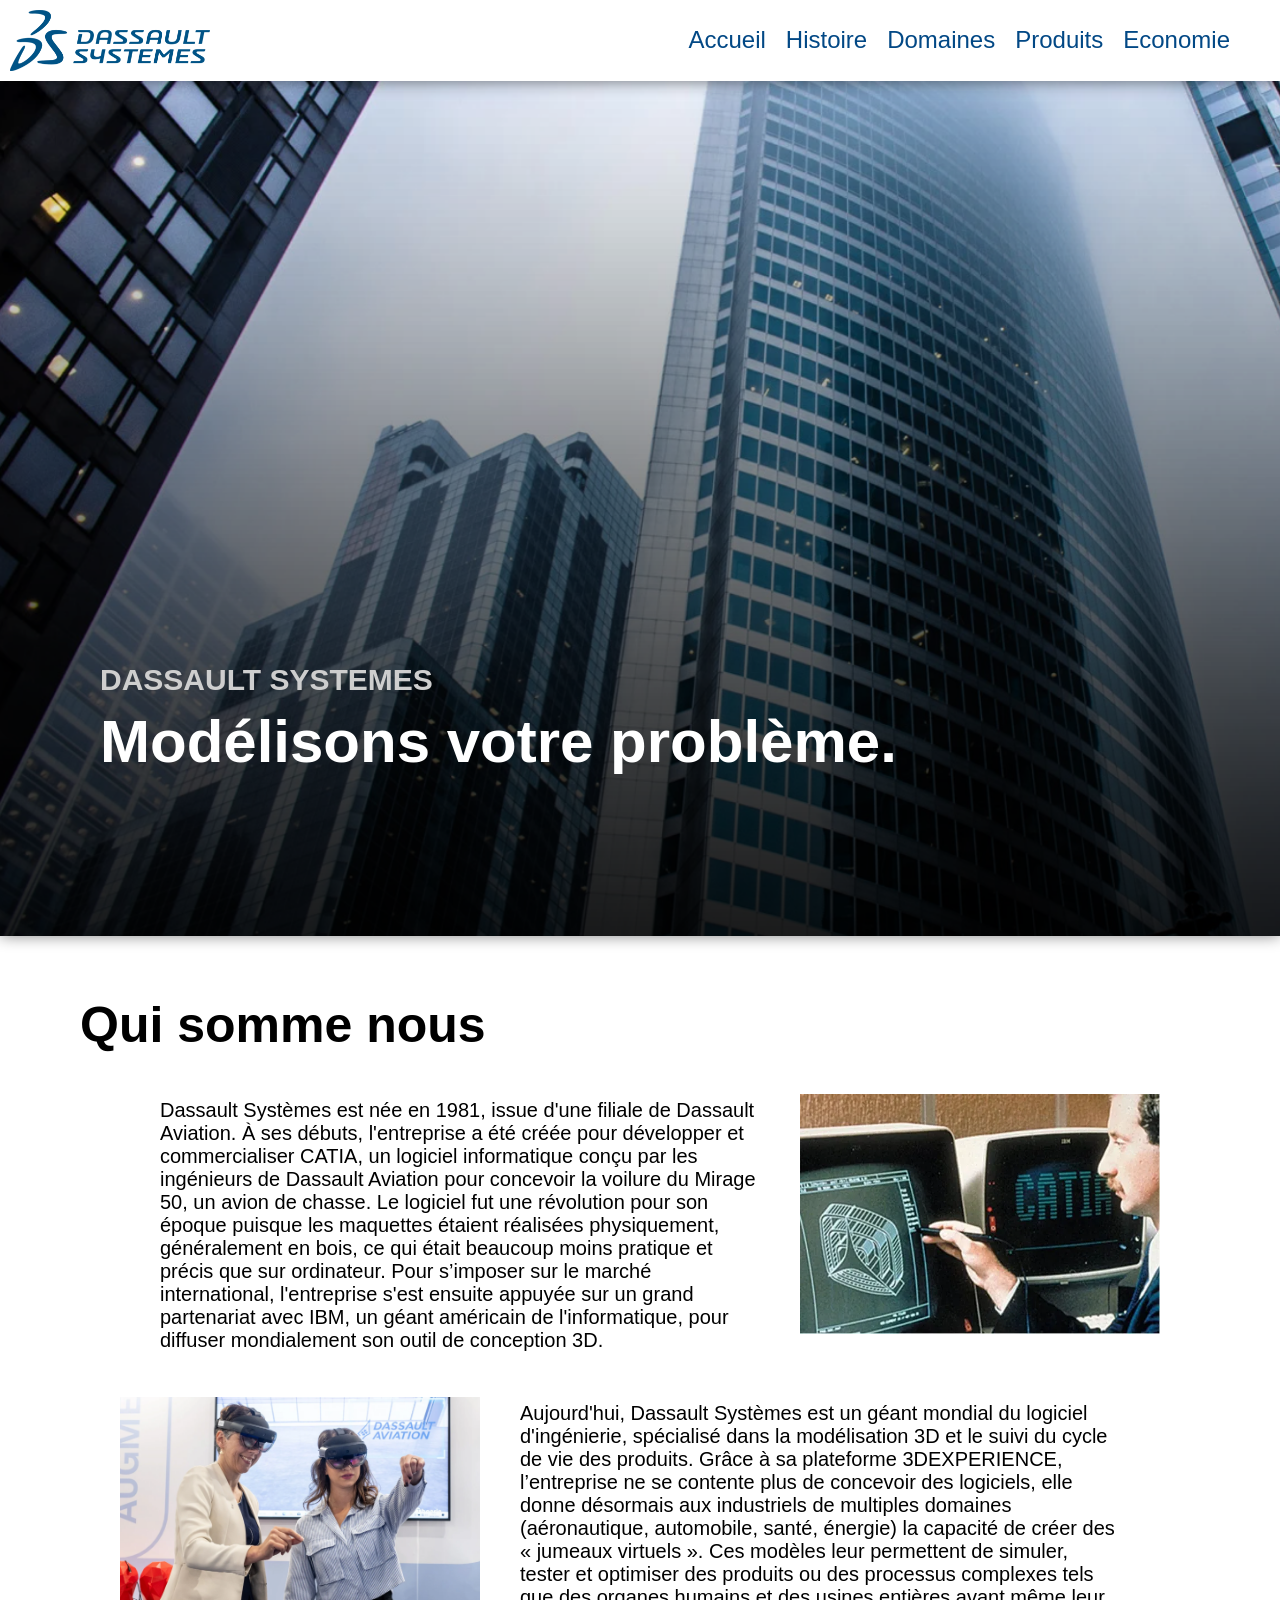
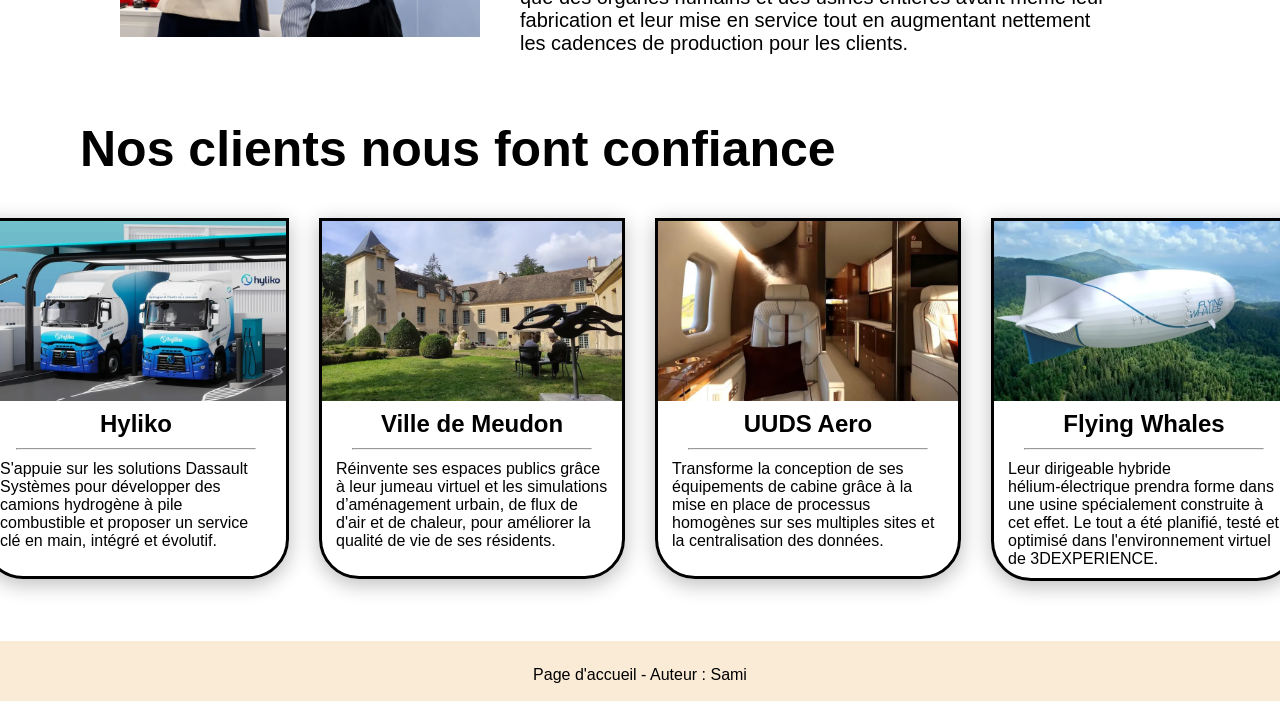
==== index.html @ 682ab9de "Change favicon format from PNG to ICO Updated favicon from PNG to ICO format." ====
<!DOCTYPE html>
<html lang="fr">

<head>
    <meta charset="UTF-8">
    <meta name="viewport" content="width=device-width, initial-scale=1.0">
    <link href="css/accueil.css" rel="stylesheet">
    <link href="images/favicon.ico" rel="icon">
    <title>Accueil | Dassault Systèmes</title>
</head>

<body>

    <nav class="navbar">
        <img src="images/logo.png" class="logo">
        <div class="nav-links">
            <ul class="nav-links-list">
                <li><a class="navlink" href="index.html">Accueil</a></li>
                <li><a class="navlink" href="histoire.html">Histoire</a></li>
                <li><a class="navlink" href="domaines.html">Domaines</a></li>
                <li><a class="navlink" href="produits.html">Produits</a></li>
                <li><a class="navlink" href="economie.html">Economie</a></li>
            </ul>
        </div>
    </nav>

    <br>
    <br>

    <div class="div-bienvenue">
        <div class="accueil-texte">
            <h3 class="accueil-nom">DASSAULT SYSTEMES</h3>
            <h1 class="accueil-slogan">Modélisons votre problème.</h1>
        </div>
    </div>

    <section class="section-qui">
        <h1>Qui somme nous</h1>
        <div>
            <p>Dassault Systèmes est née en 1981, issue d'une filiale de Dassault Aviation. À ses débuts, l'entreprise a
                été créée pour développer et commercialiser CATIA, un logiciel informatique conçu par les ingénieurs de
                Dassault Aviation pour concevoir la voilure du Mirage 50, un avion de chasse. Le logiciel fut une
                révolution pour son époque puisque les maquettes étaient réalisées physiquement, généralement en bois,
                ce qui était beaucoup moins pratique et précis que sur ordinateur. Pour s’imposer sur le marché
                international, l'entreprise s'est ensuite appuyée sur un grand partenariat avec IBM, un géant américain
                de l'informatique, pour diffuser mondialement son outil de conception 3D.</p>
            <img src="images/accueil/presentation1.png" alt="Les débuts de Dassault Systèmes avec CATIA">
        </div>
        <div>
            <img src="images/accueil/presentation2.png" alt="">
            <p>Aujourd'hui, Dassault Systèmes est un géant mondial du logiciel d'ingénierie, spécialisé dans la
                modélisation 3D et le suivi du cycle de vie des produits. Grâce à sa plateforme 3DEXPERIENCE,
                l’entreprise ne se contente plus de concevoir des logiciels, elle donne désormais aux industriels de
                multiples domaines (aéronautique, automobile, santé, énergie) la capacité de créer des « jumeaux
                virtuels ». Ces modèles leur permettent de simuler, tester et optimiser des produits ou des processus
                complexes tels que des organes humains et des usines entières avant même leur fabrication et leur mise
                en service tout en augmentant nettement les cadences de production pour les clients.</p>
        </div>
    </section>

    <section class="section-clients">
        <h1>Nos clients nous font confiance</h1>
        <ul class="clients">
            <li>
                <div class="client1">
                    <img src="images/accueil/hyliko.png" alt="">
                    <h2>Hyliko</h2>
                    <hr>
                    <p>S'appuie sur les solutions Dassault Systèmes pour développer des camions hydrogène à pile
                        combustible et proposer un service clé en main, intégré et évolutif.</p>
                </div>
            </li>
            <li>
                <div class="client2">
                    <img src="images/accueil/meudon.png" alt="">
                    <h2>Ville de Meudon</h2>
                    <hr>
                    <p>Réinvente ses espaces publics grâce à leur jumeau virtuel et les simulations d’aménagement
                        urbain, de flux de d'air et de chaleur, pour améliorer la qualité de vie de ses résidents.</p>
                </div>
            </li>
            <li>
                <div class="client3">
                    <img src="images/accueil/uuds-aero.png" alt="">
                    <h2>UUDS Aero</h2>
                    <hr>
                    <p>Transforme la conception de ses équipements de cabine grâce à la mise en place de processus
                        homogènes sur ses multiples sites et la centralisation des données.</p>
                </div>
            </li>
            <li>
                <div class="client4">
                    <img src="images/accueil/flying-whales.png" alt="">
                    <h2>Flying Whales</h2>
                    <hr>
                    <p>Leur dirigeable hybride hélium-électrique prendra forme dans une usine spécialement construite à
                        cet effet. Le tout a été planifié, testé et optimisé dans l'environnement virtuel de
                        3DEXPERIENCE.
                    </p>
                </div>
            </li>
        </ul>
    </section>

    <footer>
        <p class="auteur">Page d'accueil - Auteur : Sami</p>
    </footer>

</body>

</html>
---- css/accueil.css ----
* {
    margin: 0;
    padding: 0;
    font-family: Arial, Helvetica, sans-serif;
    text-decoration: none;
    list-style: none;
}

.navbar {
    background-color: white;
    width: 100%;
    position: fixed;
    display: flex;
    align-items: center;
    justify-content: space-between;
    box-shadow: 0 0.5px 15px rgba(0, 0, 0, 0.5);
}

.nav-links-list {
    display: flex;
    gap: 20px;
    font-size: 24px;
    padding-right: 50px;
}

.navlink {
    color: rgb(2, 72, 133);
}

nav>img {
    width: 200px;
    margin: 10px;
}



.div-bienvenue {
    background-image: url("../images/accueil/bienvenue.png");
    height: 100vh;
    display: flex;
    flex-direction: row;
    background-size: cover;
    background-repeat: no-repeat;
    box-shadow: 0 0.1px 15px grey;
}

.accueil-texte {
    display: flex;
    flex-direction: column;
    margin-top: auto;
    margin-bottom: 120px;
    margin-left: 100px;
}

.accueil-nom {
    font-size: 30px;
    color: rgb(206, 206, 206);
}

.accueil-slogan {
    font-size: 60px;
    color: white;
    margin-top: 10px;
}




section{
    margin-inline: 80px;
    margin-block: 60px;
}


.section-qui>div{
    display: flex;
    flex-direction: row;
    justify-content: center;
    margin: 40px
}

.section-qui>div>p{
    width: 720px;
    font-size: 20px;
    margin-inline: 40px;
}

.section-qui>div>img{
    width: 360px;
    height: 240px;
}



.clients {
    display: flex;
    flex-direction: row;
}

h1{
    font-size: 50px;
    margin-bottom: 40px;
}

.section-clients>ul{
    display: flex;
    flex-direction: row;
    justify-content: center;
}

.section-clients>ul>li>div {
    border: 3px solid black;
    margin-inline: 15px;
    border-radius: 0 0 40px 40px;
    padding-bottom: 5px;
    min-height: 350px;
    max-width: 300px;
    box-shadow: 0px 5px 20px 1px rgb(192, 192, 192);
}

.section-clients>ul>li>div>img{
    width: 300px;
    height : 180px;
    object-fit: cover;
    border-radius: 0px;
}

.section-clients>ul>li>div>h2{
    text-align: center;
}

.section-clients>ul>li>div>h2,p{
    margin-inline: 14px;
    margin-block: 5px;
}

.section-clients>ul>li>div>hr{
    margin-inline: 30px;
    margin-block: 10px;
}










footer{
    text-align: center;
    background-color: antiquewhite;
    height: 20px;
    padding: 20px;

}

footer>p{
    vertical-align: center;
}
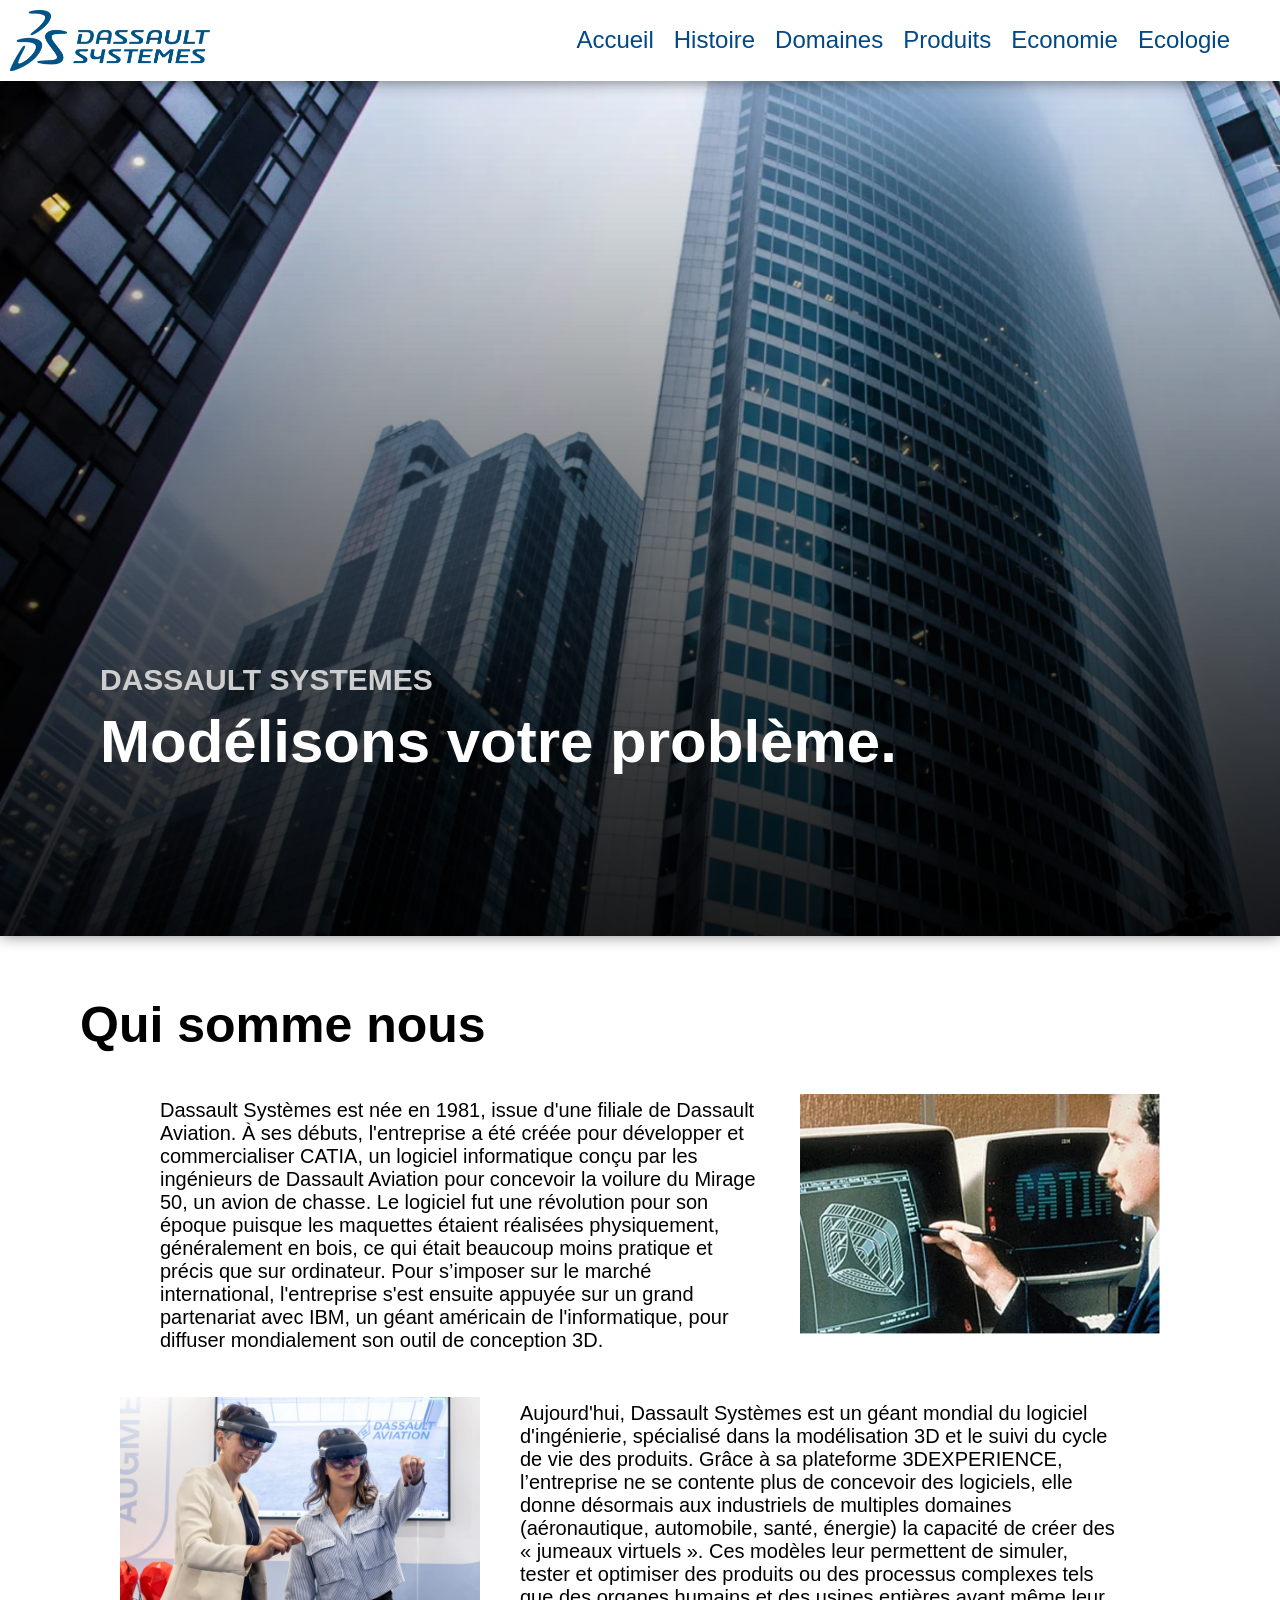
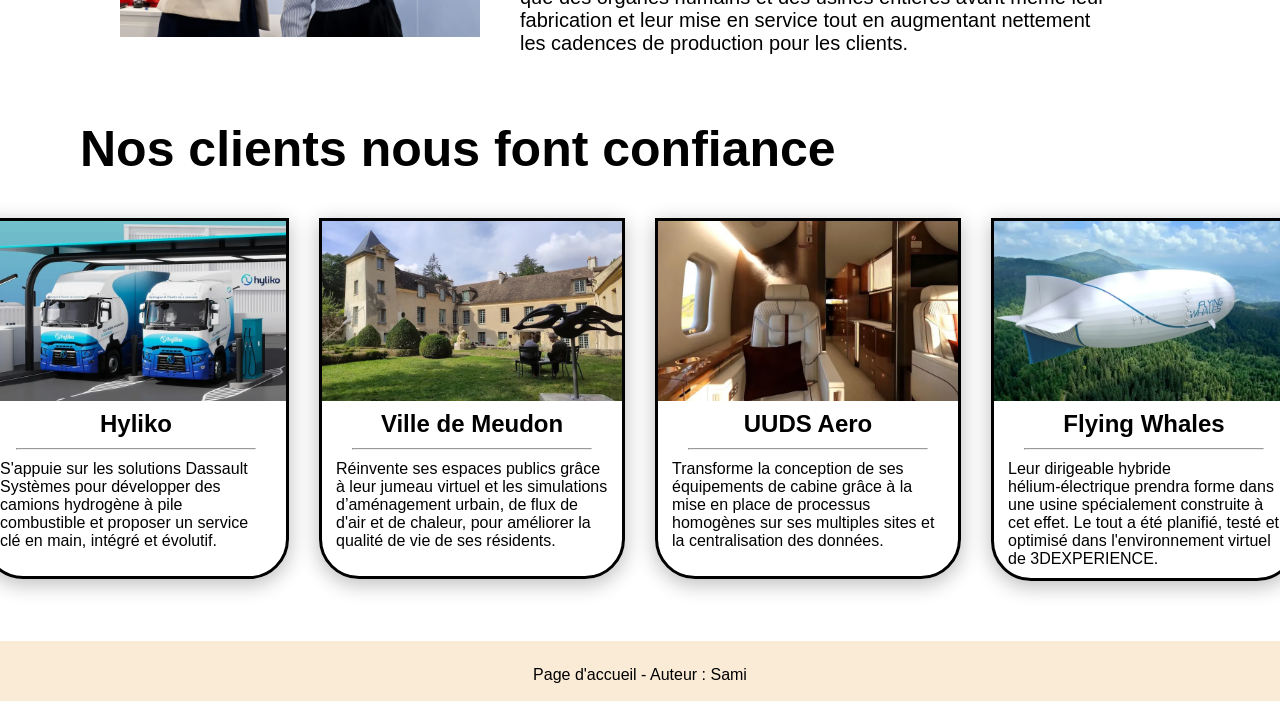
==== commit d6d2ba31: "Update index.html" ====
--- a/index.html
+++ b/index.html
@@ -20,6 +20,7 @@
                 <li><a class="navlink" href="domaines.html">Domaines</a></li>
                 <li><a class="navlink" href="produits.html">Produits</a></li>
                 <li><a class="navlink" href="economie.html">Economie</a></li>
+                <li><a class="navlink" href="ecologie.html">Ecologie</a></li>
             </ul>
         </div>
     </nav>
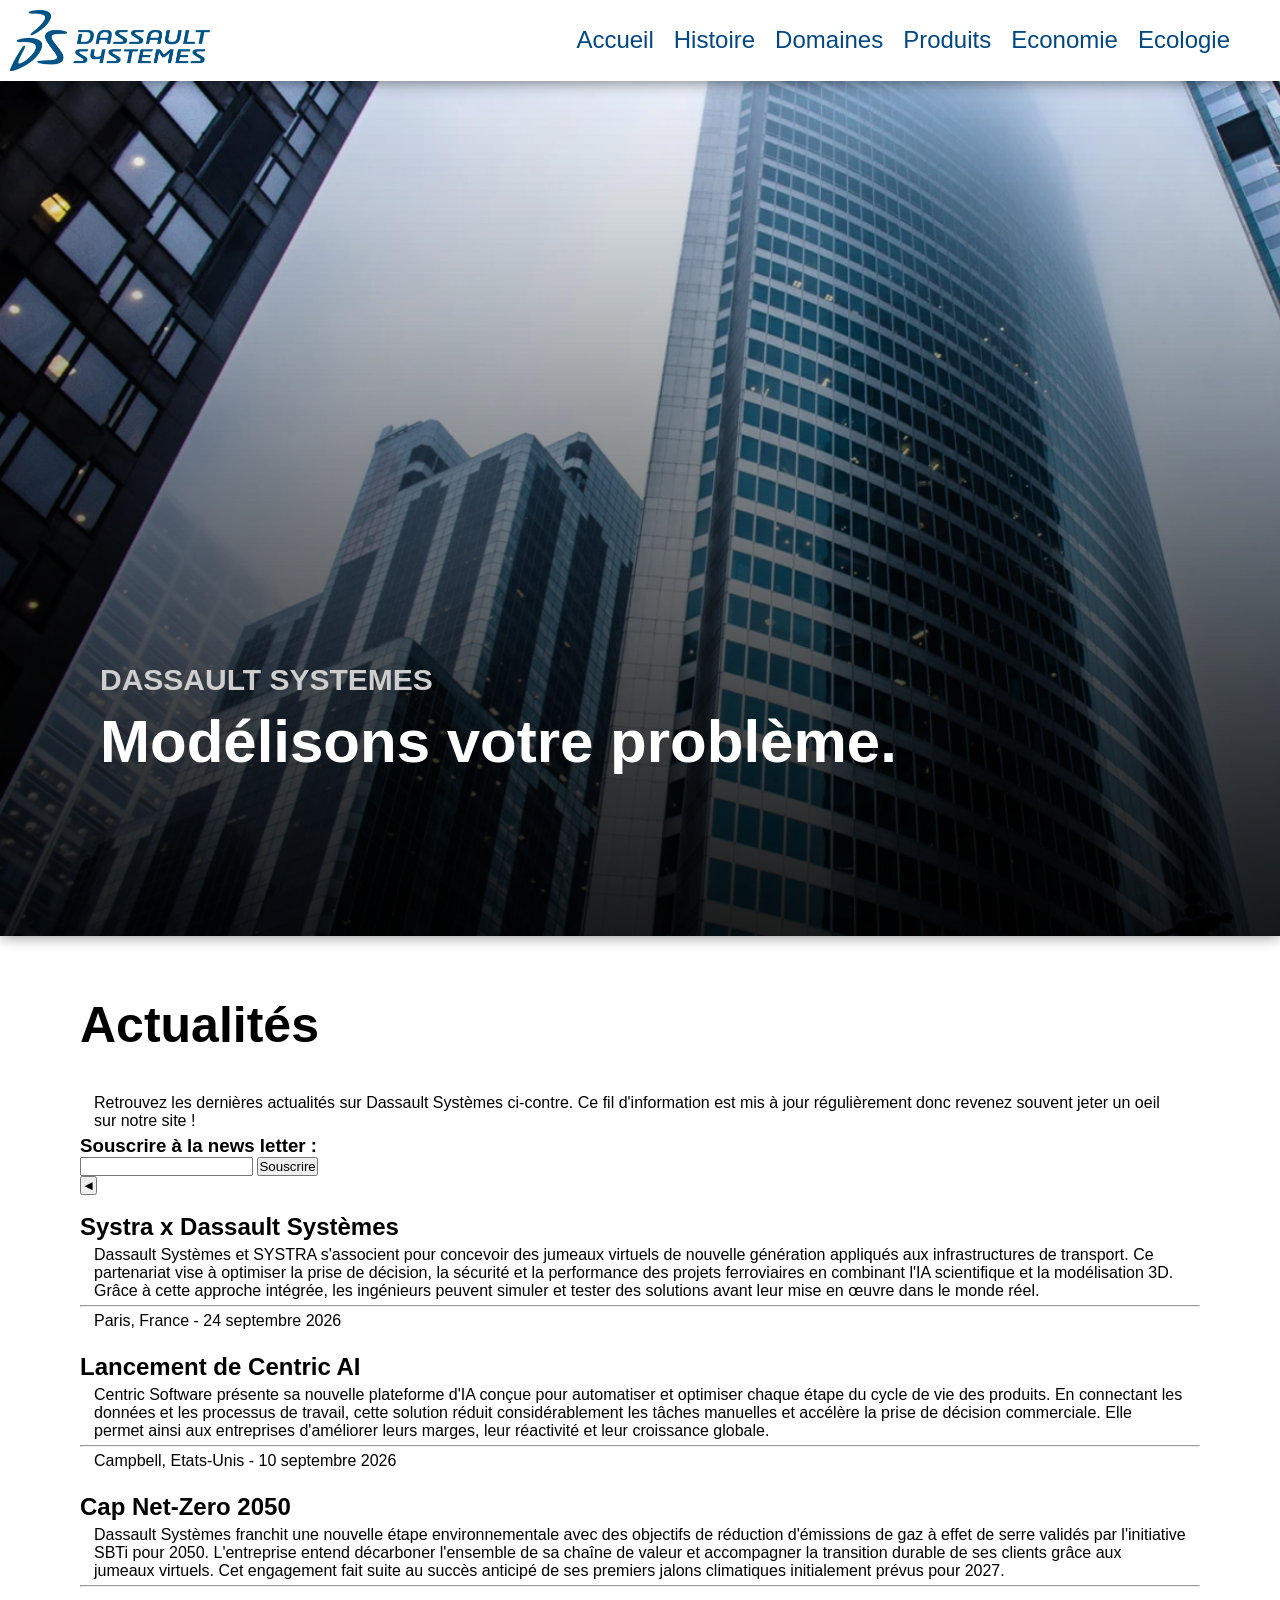
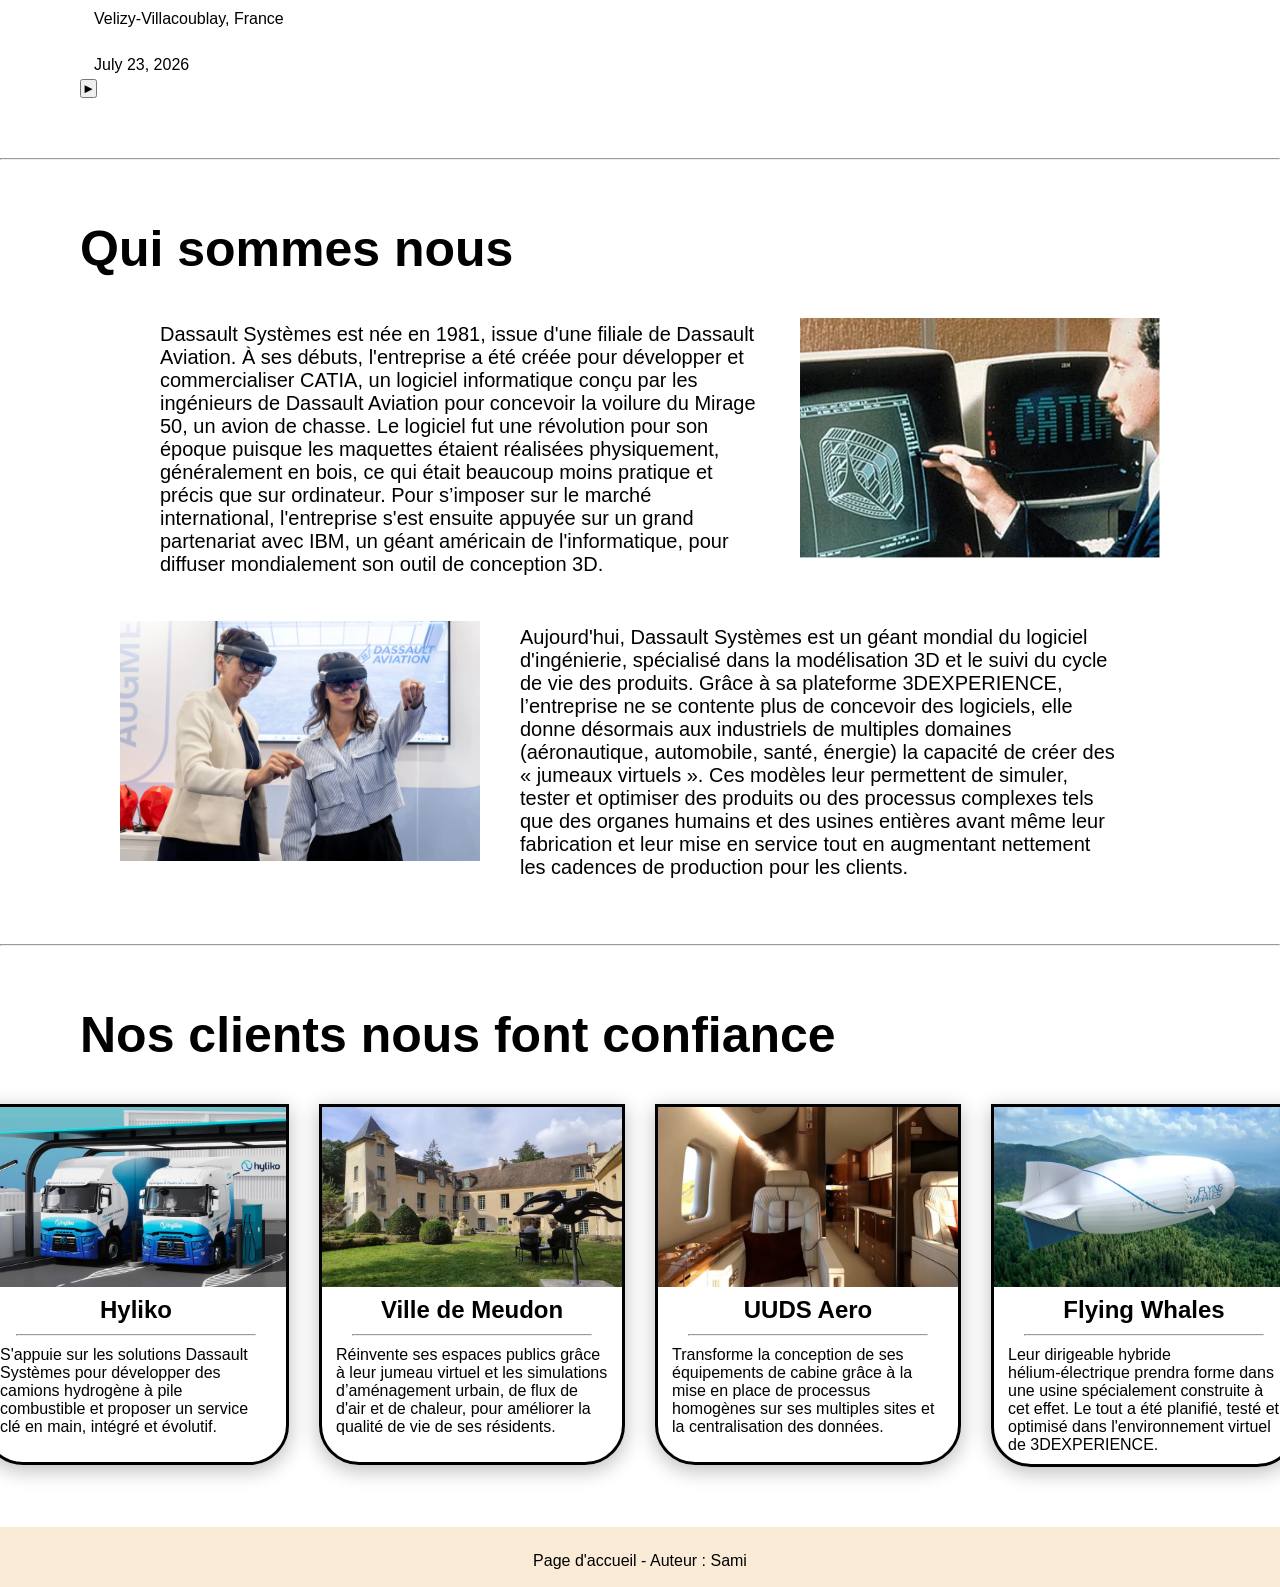
==== commit 93ffbc57: "Refactor index.html with new news section" ====
--- a/index.html
+++ b/index.html
@@ -35,8 +35,116 @@
         </div>
     </div>
 
+    <section class="section-news">
+        <div>
+            <h1>Actualités</h1>
+            <p class="infos-section-news">Retrouvez les dernières actualités sur Dassault Systèmes ci-contre. Ce fil
+                d'information est mis à jour
+                régulièrement donc revenez souvent jeter un oeil sur notre site !</p>
+            <h3 class="news-h3">Souscrire à la news letter :</h3>
+            <form>
+                <input type="text">
+                <button>Souscrire</button>
+            </form>
+        </div>
+        <div class="caroussel-news">
+            <button class="button-news-gauche">◄</button>
+            <div class="news-div">
+                <ul>
+                    <li class="news-active">
+                        <div class="news-block-haut">
+                            <img src="images/accueil/news1.png" alt="">
+                            <div class="news-text">
+                                <h2>Systra x Dassault Systèmes</h2>
+                                <p>Dassault Systèmes et SYSTRA s'associent pour concevoir des jumeaux virtuels de
+                                    nouvelle
+                                    génération appliqués aux infrastructures de transport. Ce partenariat vise à
+                                    optimiser
+                                    la prise de décision, la sécurité et la performance des projets ferroviaires en
+                                    combinant l'IA scientifique et la modélisation 3D. Grâce à cette approche intégrée,
+                                    les
+                                    ingénieurs peuvent simuler et tester des solutions avant leur mise en œuvre dans le
+                                    monde réel.</p>
+                            </div>
+                        </div>
+                        <hr>
+                        <p class="news-date">Paris, France - 24 septembre 2026</p>
+                    </li>
+                    <li>
+                        <div class="news-block-haut">
+                            <img src="images/accueil/centric-ai.png" alt="">
+                            <div class="news-text">
+                                <h2>Lancement de Centric AI</h2>
+                                <p>Centric Software présente sa nouvelle plateforme d'IA conçue pour automatiser et
+                                    optimiser chaque étape du cycle de vie des produits. En connectant les données et
+                                    les processus de travail, cette solution réduit considérablement les tâches
+                                    manuelles et accélère la prise de décision commerciale. Elle permet ainsi aux
+                                    entreprises d'améliorer leurs marges, leur réactivité et leur croissance globale.
+                                </p>
+                            </div>
+                        </div>
+                        <hr>
+                        <p class="news-date">Campbell, Etats-Unis - 10 septembre 2026</p>
+                    </li>
+                    <li>
+                        <div class="news-block-haut">
+                            <img src="images/accueil/sbt.png" alt="">
+                            <div class="news-text">
+                                <h2>Cap Net-Zero 2050</h2>
+                                <p>Dassault Systèmes franchit une nouvelle étape environnementale avec des objectifs de
+                                    réduction d'émissions de gaz à effet de serre validés par l'initiative SBTi pour
+                                    2050. L'entreprise entend décarboner l'ensemble de sa chaîne de valeur et
+                                    accompagner la transition durable de ses clients grâce aux jumeaux virtuels. Cet
+                                    engagement fait suite au succès anticipé de ses premiers jalons climatiques
+                                    initialement prévus pour 2027.
+                                </p>
+                            </div>
+                        </div>
+                        <hr>
+                        <div class="news-date">
+                            <div>
+                            <img src="images/accueil/localisation.png" alt="">
+                            <p>Velizy-Villacoublay, France</p>
+                            </div>
+                            <div>
+                            <img src="images/accueil/time.png" alt="">
+                            <p>July 23, 2026</p>
+                            </div>
+                        </div>
+                    </li>
+                    <li></li>
+                </ul>
+            </div>
+            <button class="button-news-droite">►</button>
+        </div>
+    </section>
+
+    <script>
+        const slides = document.querySelectorAll('.news-div ul li');
+        const btnGauche = document.querySelector('.button-news-gauche');
+        const btnDroite = document.querySelector('.button-news-droite');
+        let indexCourant = 0;
+
+        function afficherSlide(index) {
+            slides[indexCourant].classList.remove('news-active');
+            if (index >= slides.length) {indexCourant = 0;} 
+            else if (index < 0) {indexCourant = slides.length - 1;} 
+            else {indexCourant = index;}
+            slides[indexCourant].classList.add('news-active');
+        }
+        btnDroite.addEventListener('click', () => {
+            afficherSlide(indexCourant + 1);
+        });
+        btnGauche.addEventListener('click', () => {
+            afficherSlide(indexCourant - 1);
+        });
+    </script>
+
+
+    <hr>
+
     <section class="section-qui">
-        <h1>Qui somme nous</h1>
+        <h1>Qui sommes nous</h1>
         <div>
             <p>Dassault Systèmes est née en 1981, issue d'une filiale de Dassault Aviation. À ses débuts, l'entreprise a
                 été créée pour développer et commercialiser CATIA, un logiciel informatique conçu par les ingénieurs de
@@ -59,6 +167,8 @@
         </div>
     </section>
 
+    <hr class="sections-ligne">
+
     <section class="section-clients">
         <h1>Nos clients nous font confiance</h1>
         <ul class="clients">
@@ -103,6 +213,11 @@
         </ul>
     </section>
 
+
+    <section>
+        <h1></h1>
+    </section>
+
     <footer>
         <p class="auteur">Page d'accueil - Auteur : Sami</p>
     </footer>
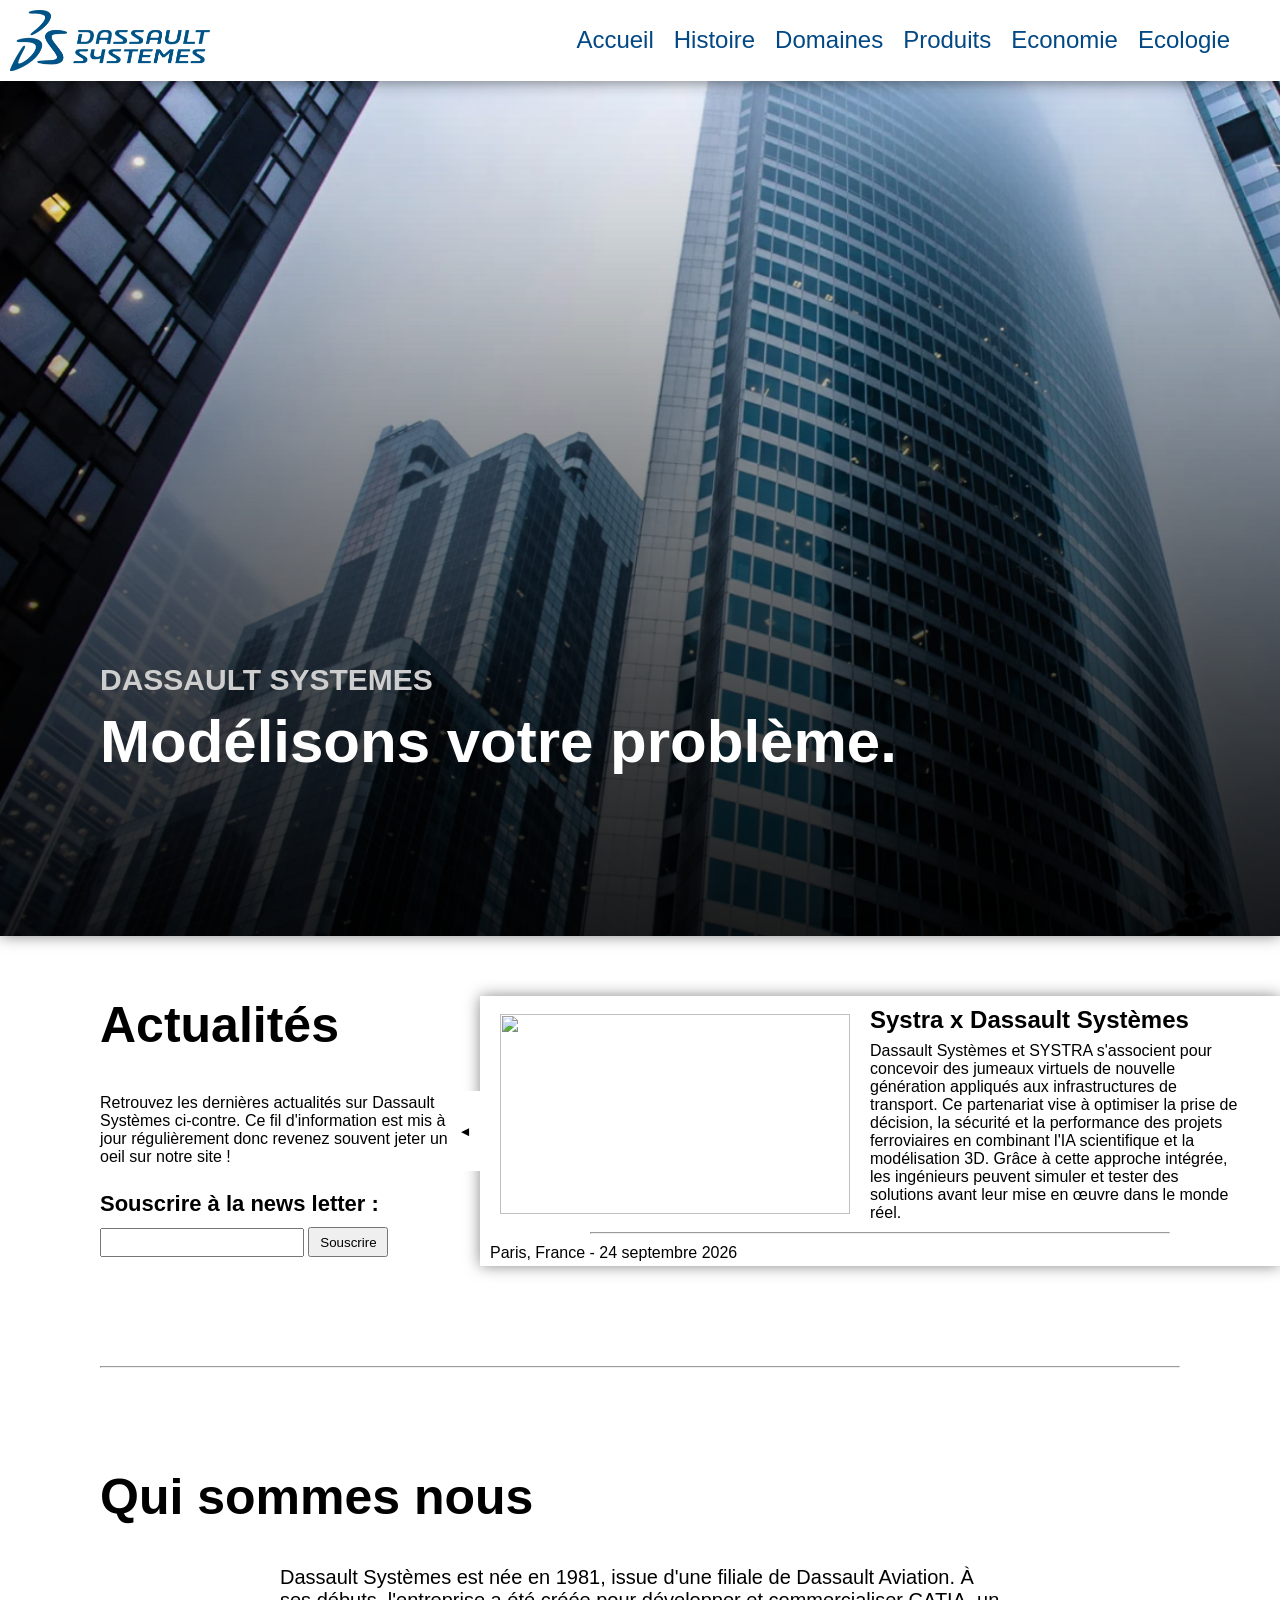
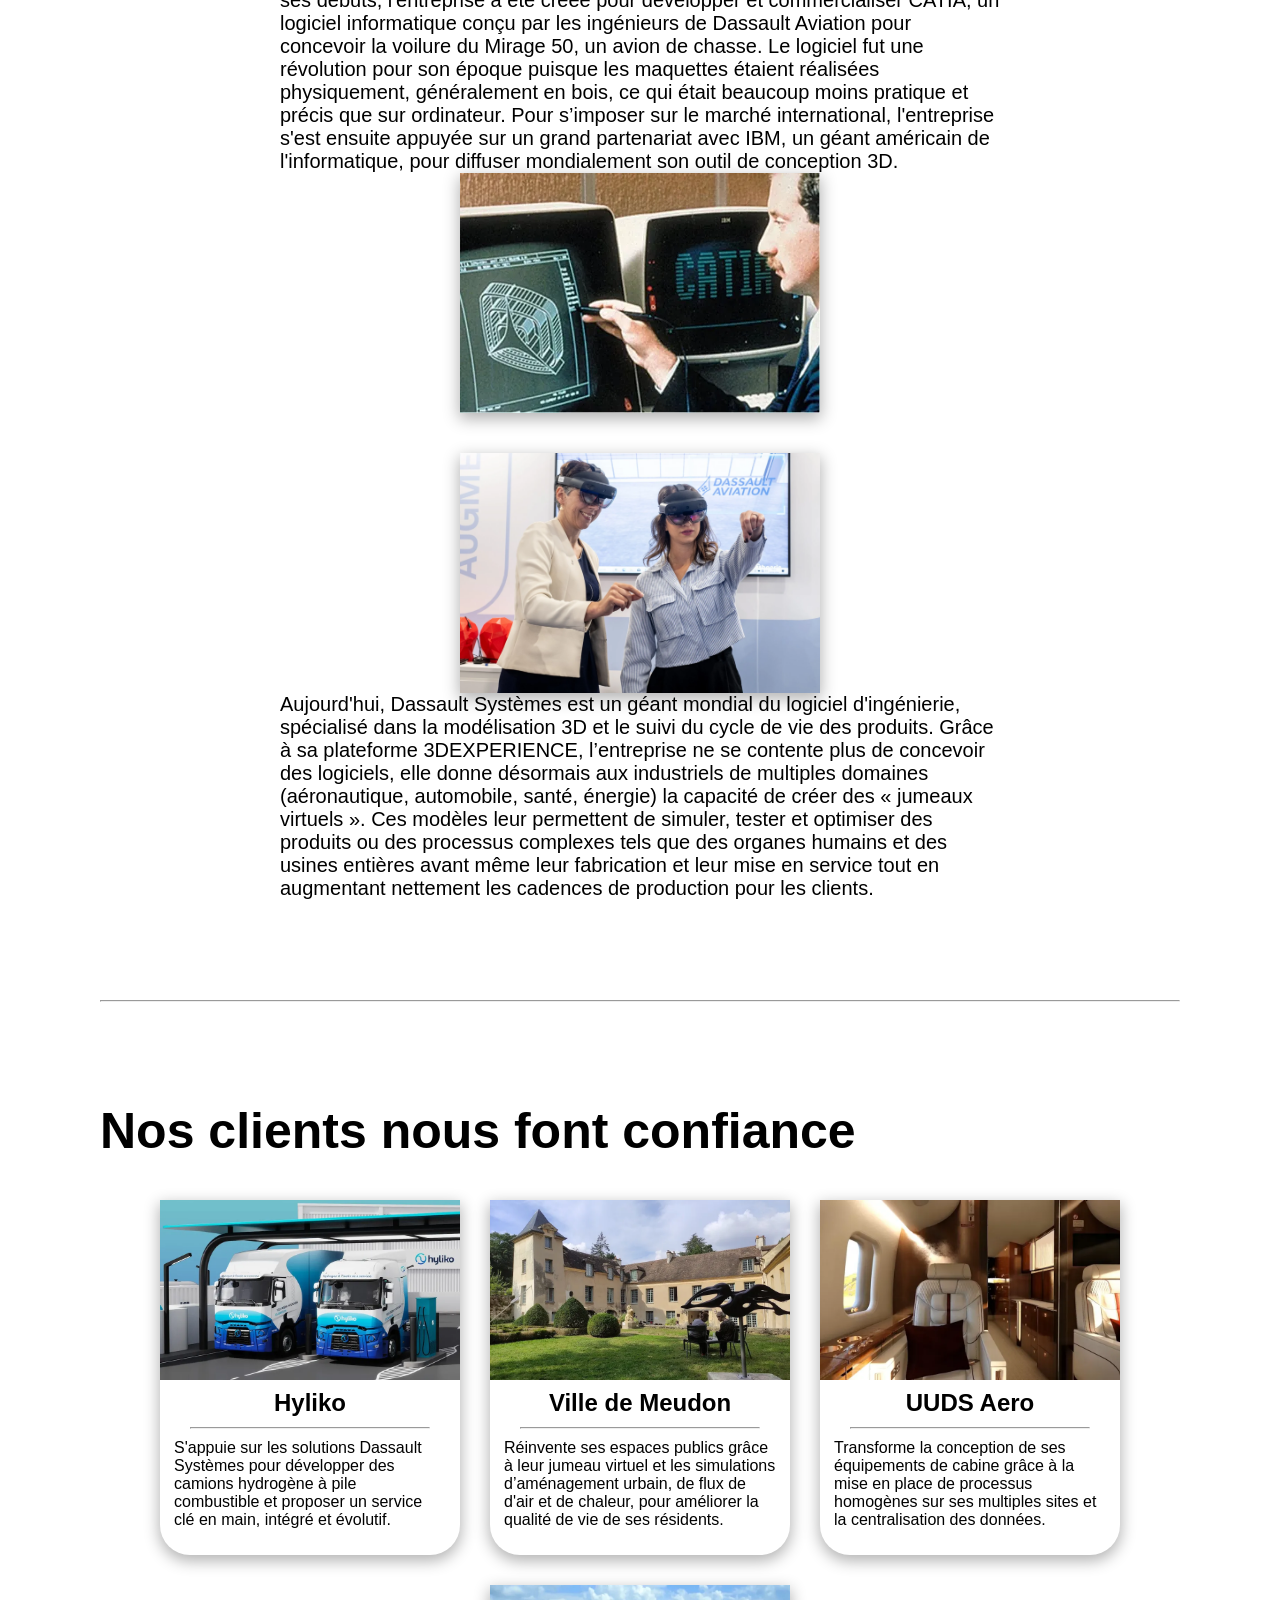
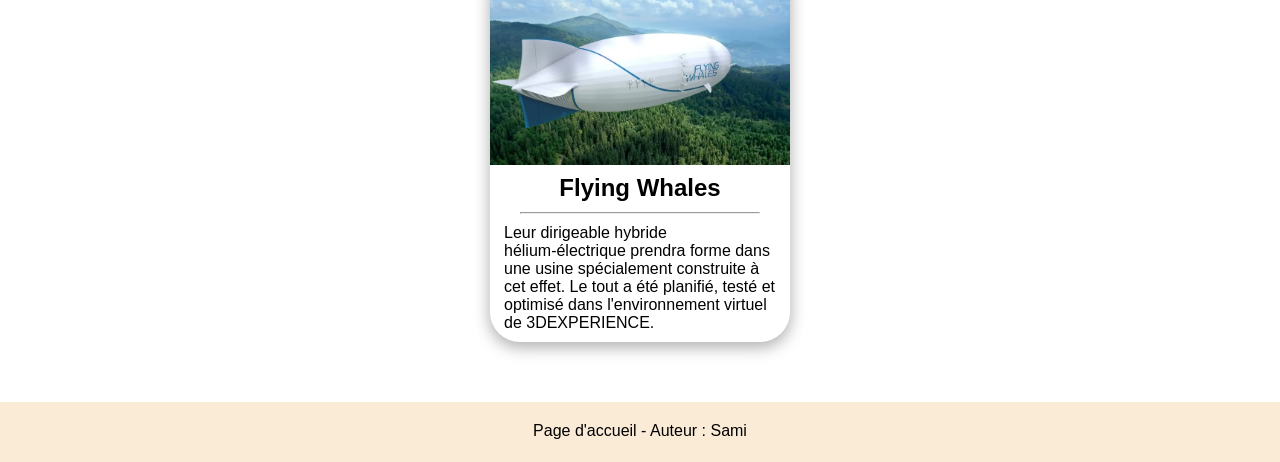
==== commit b766d9d9: "Titres des pages harmonisés + favicon page Écologie" ====
--- a/index.html
+++ b/index.html
@@ -6,7 +6,7 @@
     <meta name="viewport" content="width=device-width, initial-scale=1.0">
     <link href="css/accueil.css" rel="stylesheet">
     <link href="images/favicon.ico" rel="icon">
-    <title>Accueil | Dassault Systèmes</title>
+    <title>Accueil - Dassault Systèmes</title>
 </head>
 
 <body>
--- a/css/accueil.css
+++ b/css/accueil.css
@@ -41,7 +41,7 @@
     flex-direction: row;
     background-size: cover;
     background-repeat: no-repeat;
-    box-shadow: 0 0.1px 15px grey;
+    box-shadow: 0 0.1px 15px rgba(0, 0, 0, 0.5);
 }
 
 .accueil-texte {
@@ -67,16 +67,122 @@
 
 
 section{
-    margin-inline: 80px;
+    margin-inline: 100px;
     margin-block: 60px;
 }
 
 
+.section-news{
+    display: flex;
+    justify-content: space-between;
+}
+
+.caroussel-news{
+    display: flex;
+    justify-content: end;
+}
+
+.section-news input{
+    width: 200px;
+    height: 25px;
+}
+
+.section-news button{
+    width: 80px;
+    height: 30px;
+}
+
+.news-h3{
+    margin-top: 25px;
+    margin-bottom: 10px;
+    font-size: 22px;
+    font-weight: 550;
+}
+
+.infos-section-news{
+    width: 350px;
+    font-size: 16px;
+}
+
+.caroussel-news>button{
+    height: 80px;
+    width: 30px;
+    margin-block: auto;
+    background-color: white;
+    border: 0px solid black;
+    position: relative;
+}
+
+.caroussel-news .button-news-gauche{
+    border-right: 0px;
+}
+
+.caroussel-news .button-news-droite{
+    border-left: 0px;
+}
+
+.news-div{
+    width: 780px;
+    height: 250px;
+    box-shadow: 0px 0px 15px 0.1px rgba(0, 0, 0, 0.5);
+    padding: 10px;
+}
+
+.news-block-haut>img{
+    width: 350px;
+    height: 200px;
+    margin-block: auto;
+    margin-left: 10px;
+}
+
+.news-div>ul>li{
+    display: none;
+}
+
+.news-text{
+    margin-left: 20px;
+    margin-right: 30px;
+}
+
+.news-text>h2{
+    font-size: 24px;
+}
+
+.news-text>p{
+    margin-top: 8px;
+    font-size: 16px;
+}
+
+.news-block-haut{
+    display: flex;
+}
+
+.news-div>ul>li.news-active{
+    display: initial;
+}
+
+.news-div hr{
+    margin-block: 10px;
+}
+
+.news-date{
+    text-align: center;
+    margin: auto;
+    display: flex;
+}
+
+.news-date>div{
+    display: flex;
+    justify-content: center;
+}
+
+
 .section-qui>div{
     display: flex;
     flex-direction: row;
     justify-content: center;
-    margin: 40px
+    margin: 40px;
+    flex-wrap: wrap;
 }
 
 .section-qui>div>p{
@@ -88,6 +194,7 @@
 .section-qui>div>img{
     width: 360px;
     height: 240px;
+    box-shadow: 0px 5px 15px 1px rgba(0, 0, 0, 0.3);
 }
 
 
@@ -102,20 +209,25 @@
     margin-bottom: 40px;
 }
 
+hr{
+    margin: 100px;
+}
+
 .section-clients>ul{
     display: flex;
     flex-direction: row;
     justify-content: center;
+    display: flex;
+    flex-wrap: wrap;
+    gap: 30px;
 }
 
 .section-clients>ul>li>div {
-    border: 3px solid black;
-    margin-inline: 15px;
-    border-radius: 0 0 40px 40px;
+    border-radius: 0 0 30px 30px;
     padding-bottom: 5px;
     min-height: 350px;
     max-width: 300px;
-    box-shadow: 0px 5px 20px 1px rgb(192, 192, 192);
+    box-shadow: 0px 5px 15px 1px rgba(0, 0, 0, 0.3);
 }
 
 .section-clients>ul>li>div>img{
@@ -129,10 +241,11 @@
     text-align: center;
 }
 
-.section-clients>ul>li>div>h2,p{
+.section-clients>ul>li>div>h2, .section-clients>ul>li>div>p{
     margin-inline: 14px;
     margin-block: 5px;
 }
+
 
 .section-clients>ul>li>div>hr{
     margin-inline: 30px;
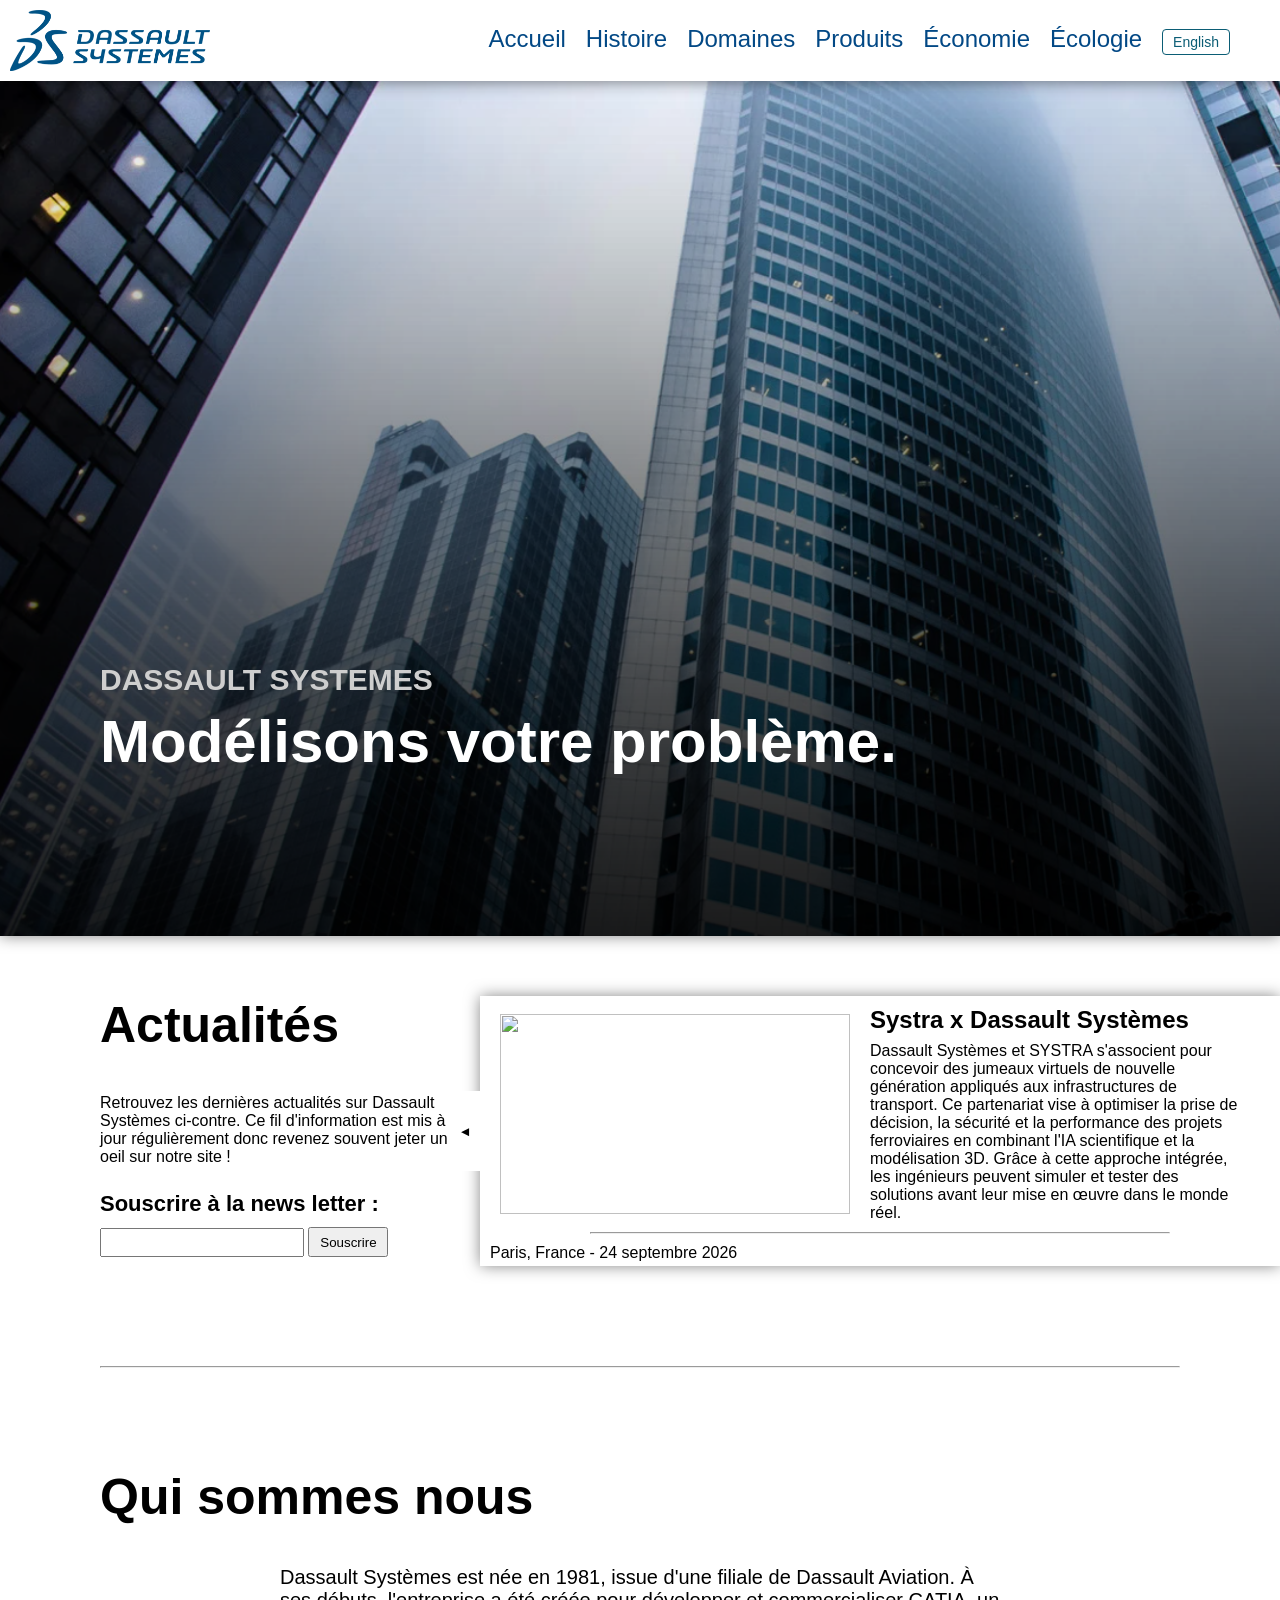
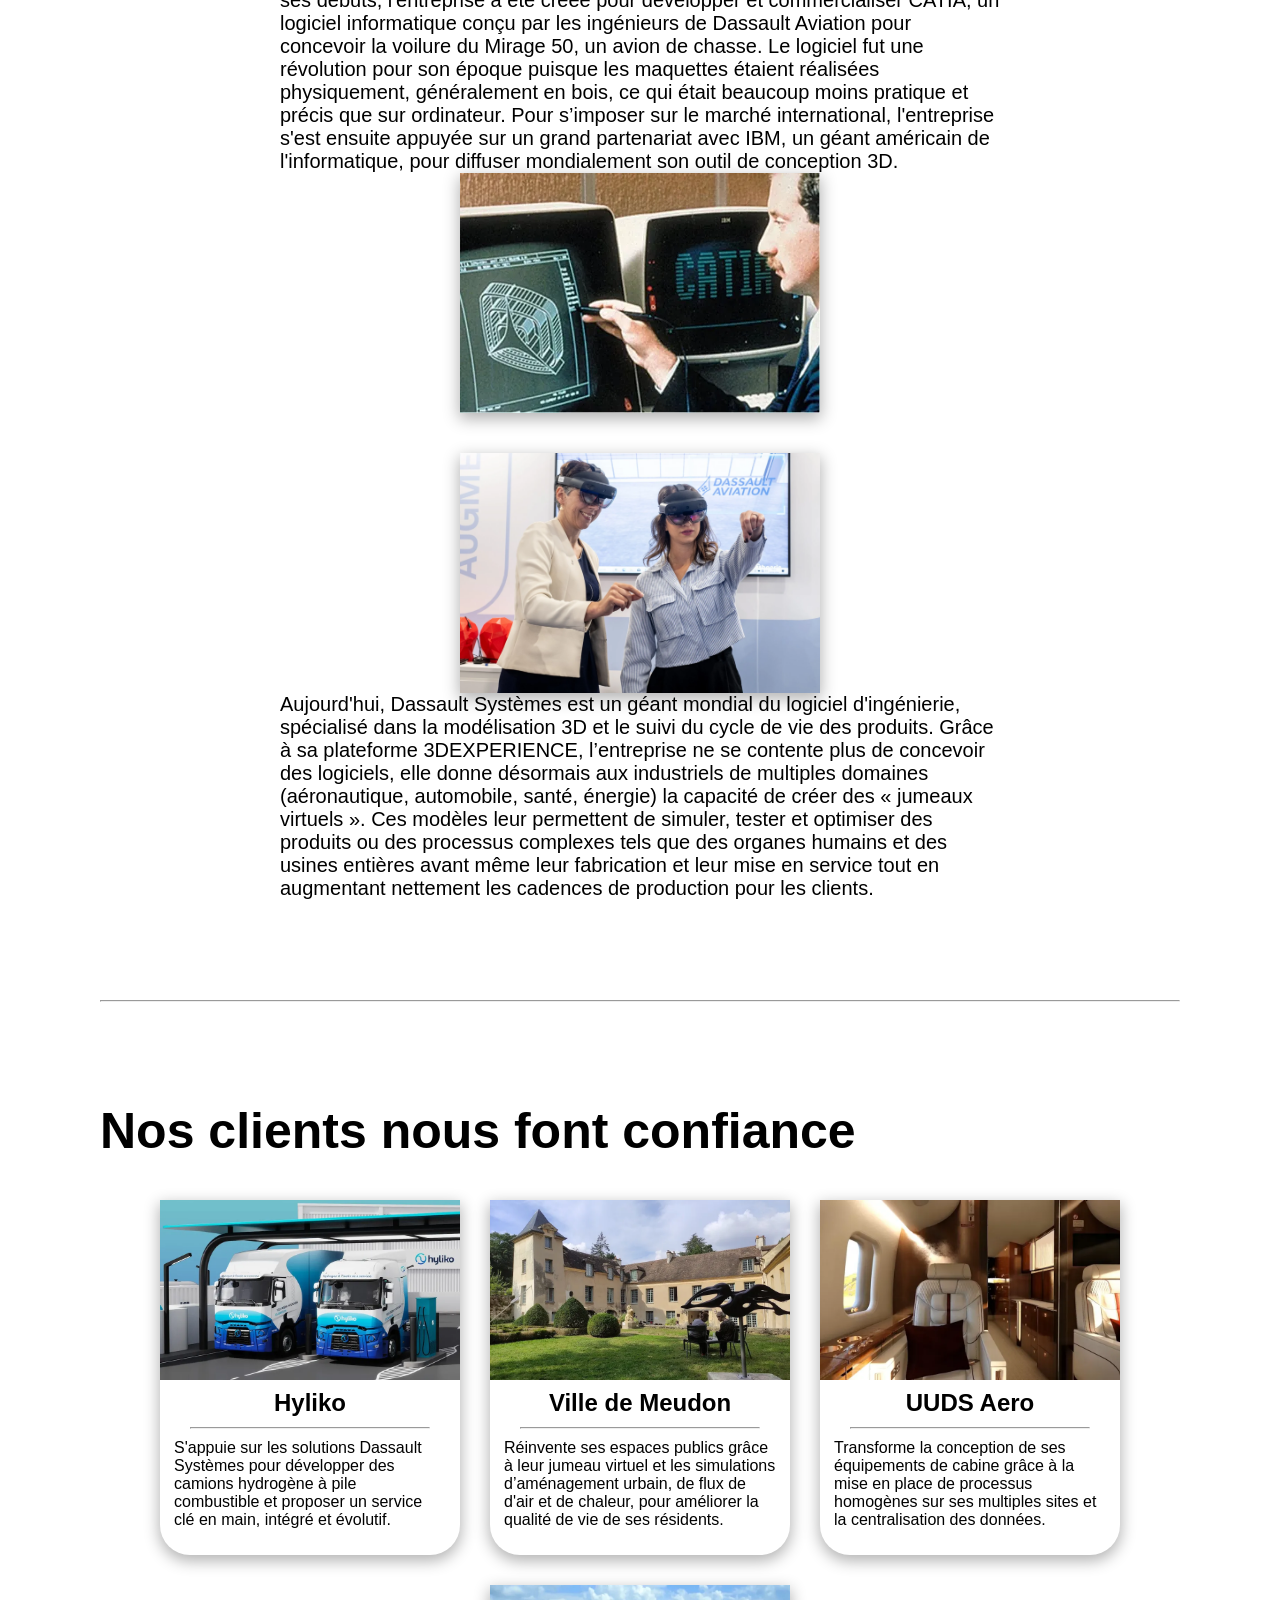
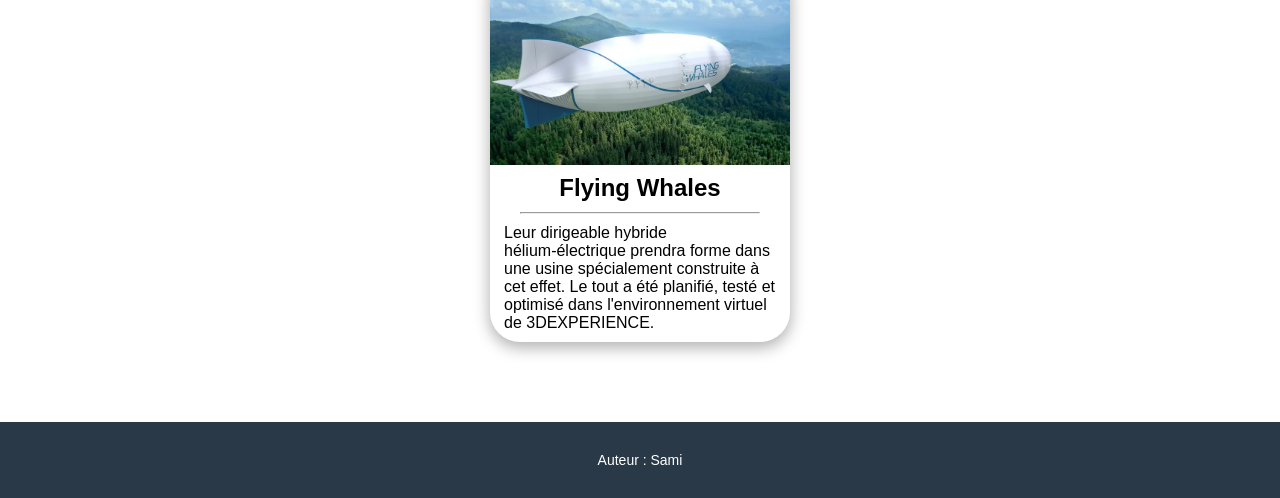
==== commit 2160e7d1: "Pied de page commun, bouton anglais/français, rubriques produits" ====
--- a/index.html
+++ b/index.html
@@ -1,227 +1,229 @@
-<!DOCTYPE html>
-<html lang="fr">
-
-<head>
-    <meta charset="UTF-8">
-    <meta name="viewport" content="width=device-width, initial-scale=1.0">
-    <link href="css/accueil.css" rel="stylesheet">
-    <link href="images/favicon.ico" rel="icon">
-    <title>Accueil - Dassault Systèmes</title>
-</head>
-
-<body>
-
-    <nav class="navbar">
-        <img src="images/logo.png" class="logo">
-        <div class="nav-links">
-            <ul class="nav-links-list">
-                <li><a class="navlink" href="index.html">Accueil</a></li>
-                <li><a class="navlink" href="histoire.html">Histoire</a></li>
-                <li><a class="navlink" href="domaines.html">Domaines</a></li>
-                <li><a class="navlink" href="produits.html">Produits</a></li>
-                <li><a class="navlink" href="economie.html">Economie</a></li>
-                <li><a class="navlink" href="ecologie.html">Ecologie</a></li>
-            </ul>
-        </div>
-    </nav>
-
-    <br>
-    <br>
-
-    <div class="div-bienvenue">
-        <div class="accueil-texte">
-            <h3 class="accueil-nom">DASSAULT SYSTEMES</h3>
-            <h1 class="accueil-slogan">Modélisons votre problème.</h1>
-        </div>
-    </div>
-
-    <section class="section-news">
-        <div>
-            <h1>Actualités</h1>
-            <p class="infos-section-news">Retrouvez les dernières actualités sur Dassault Systèmes ci-contre. Ce fil
-                d'information est mis à jour
-                régulièrement donc revenez souvent jeter un oeil sur notre site !</p>
-            <h3 class="news-h3">Souscrire à la news letter :</h3>
-            <form>
-                <input type="text">
-                <button>Souscrire</button>
-            </form>
-        </div>
-        <div class="caroussel-news">
-            <button class="button-news-gauche">◄</button>
-            <div class="news-div">
-                <ul>
-                    <li class="news-active">
-                        <div class="news-block-haut">
-                            <img src="images/accueil/news1.png" alt="">
-                            <div class="news-text">
-                                <h2>Systra x Dassault Systèmes</h2>
-                                <p>Dassault Systèmes et SYSTRA s'associent pour concevoir des jumeaux virtuels de
-                                    nouvelle
-                                    génération appliqués aux infrastructures de transport. Ce partenariat vise à
-                                    optimiser
-                                    la prise de décision, la sécurité et la performance des projets ferroviaires en
-                                    combinant l'IA scientifique et la modélisation 3D. Grâce à cette approche intégrée,
-                                    les
-                                    ingénieurs peuvent simuler et tester des solutions avant leur mise en œuvre dans le
-                                    monde réel.</p>
-                            </div>
-                        </div>
-                        <hr>
-                        <p class="news-date">Paris, France - 24 septembre 2026</p>
-                    </li>
-                    <li>
-                        <div class="news-block-haut">
-                            <img src="images/accueil/centric-ai.png" alt="">
-                            <div class="news-text">
-                                <h2>Lancement de Centric AI</h2>
-                                <p>Centric Software présente sa nouvelle plateforme d'IA conçue pour automatiser et
-                                    optimiser chaque étape du cycle de vie des produits. En connectant les données et
-                                    les processus de travail, cette solution réduit considérablement les tâches
-                                    manuelles et accélère la prise de décision commerciale. Elle permet ainsi aux
-                                    entreprises d'améliorer leurs marges, leur réactivité et leur croissance globale.
-                                </p>
-                            </div>
-                        </div>
-                        <hr>
-                        <p class="news-date">Campbell, Etats-Unis - 10 septembre 2026</p>
-                    </li>
-                    <li>
-                        <div class="news-block-haut">
-                            <img src="images/accueil/sbt.png" alt="">
-                            <div class="news-text">
-                                <h2>Cap Net-Zero 2050</h2>
-                                <p>Dassault Systèmes franchit une nouvelle étape environnementale avec des objectifs de
-                                    réduction d'émissions de gaz à effet de serre validés par l'initiative SBTi pour
-                                    2050. L'entreprise entend décarboner l'ensemble de sa chaîne de valeur et
-                                    accompagner la transition durable de ses clients grâce aux jumeaux virtuels. Cet
-                                    engagement fait suite au succès anticipé de ses premiers jalons climatiques
-                                    initialement prévus pour 2027.
-                                </p>
-                            </div>
-                        </div>
-                        <hr>
-                        <div class="news-date">
-                            <div>
-                            <img src="images/accueil/localisation.png" alt="">
-                            <p>Velizy-Villacoublay, France</p>
-                            </div>
-                            <div>
-                            <img src="images/accueil/time.png" alt="">
-                            <p>July 23, 2026</p>
-                            </div>
-                        </div>
-                    </li>
-                    <li></li>
-                </ul>
-            </div>
-            <button class="button-news-droite">►</button>
-        </div>
-    </section>
-
-    <script>
-        const slides = document.querySelectorAll('.news-div ul li');
-        const btnGauche = document.querySelector('.button-news-gauche');
-        const btnDroite = document.querySelector('.button-news-droite');
-        let indexCourant = 0;
-
-        function afficherSlide(index) {
-            slides[indexCourant].classList.remove('news-active');
-            if (index >= slides.length) {indexCourant = 0;} 
-            else if (index < 0) {indexCourant = slides.length - 1;} 
-            else {indexCourant = index;}
-            slides[indexCourant].classList.add('news-active');
-        }
-        btnDroite.addEventListener('click', () => {
-            afficherSlide(indexCourant + 1);
-        });
-        btnGauche.addEventListener('click', () => {
-            afficherSlide(indexCourant - 1);
-        });
-    </script>
-
-
-    <hr>
-
-    <section class="section-qui">
-        <h1>Qui sommes nous</h1>
-        <div>
-            <p>Dassault Systèmes est née en 1981, issue d'une filiale de Dassault Aviation. À ses débuts, l'entreprise a
-                été créée pour développer et commercialiser CATIA, un logiciel informatique conçu par les ingénieurs de
-                Dassault Aviation pour concevoir la voilure du Mirage 50, un avion de chasse. Le logiciel fut une
-                révolution pour son époque puisque les maquettes étaient réalisées physiquement, généralement en bois,
-                ce qui était beaucoup moins pratique et précis que sur ordinateur. Pour s’imposer sur le marché
-                international, l'entreprise s'est ensuite appuyée sur un grand partenariat avec IBM, un géant américain
-                de l'informatique, pour diffuser mondialement son outil de conception 3D.</p>
-            <img src="images/accueil/presentation1.png" alt="Les débuts de Dassault Systèmes avec CATIA">
-        </div>
-        <div>
-            <img src="images/accueil/presentation2.png" alt="">
-            <p>Aujourd'hui, Dassault Systèmes est un géant mondial du logiciel d'ingénierie, spécialisé dans la
-                modélisation 3D et le suivi du cycle de vie des produits. Grâce à sa plateforme 3DEXPERIENCE,
-                l’entreprise ne se contente plus de concevoir des logiciels, elle donne désormais aux industriels de
-                multiples domaines (aéronautique, automobile, santé, énergie) la capacité de créer des « jumeaux
-                virtuels ». Ces modèles leur permettent de simuler, tester et optimiser des produits ou des processus
-                complexes tels que des organes humains et des usines entières avant même leur fabrication et leur mise
-                en service tout en augmentant nettement les cadences de production pour les clients.</p>
-        </div>
-    </section>
-
-    <hr class="sections-ligne">
-
-    <section class="section-clients">
-        <h1>Nos clients nous font confiance</h1>
-        <ul class="clients">
-            <li>
-                <div class="client1">
-                    <img src="images/accueil/hyliko.png" alt="">
-                    <h2>Hyliko</h2>
-                    <hr>
-                    <p>S'appuie sur les solutions Dassault Systèmes pour développer des camions hydrogène à pile
-                        combustible et proposer un service clé en main, intégré et évolutif.</p>
-                </div>
-            </li>
-            <li>
-                <div class="client2">
-                    <img src="images/accueil/meudon.png" alt="">
-                    <h2>Ville de Meudon</h2>
-                    <hr>
-                    <p>Réinvente ses espaces publics grâce à leur jumeau virtuel et les simulations d’aménagement
-                        urbain, de flux de d'air et de chaleur, pour améliorer la qualité de vie de ses résidents.</p>
-                </div>
-            </li>
-            <li>
-                <div class="client3">
-                    <img src="images/accueil/uuds-aero.png" alt="">
-                    <h2>UUDS Aero</h2>
-                    <hr>
-                    <p>Transforme la conception de ses équipements de cabine grâce à la mise en place de processus
-                        homogènes sur ses multiples sites et la centralisation des données.</p>
-                </div>
-            </li>
-            <li>
-                <div class="client4">
-                    <img src="images/accueil/flying-whales.png" alt="">
-                    <h2>Flying Whales</h2>
-                    <hr>
-                    <p>Leur dirigeable hybride hélium-électrique prendra forme dans une usine spécialement construite à
-                        cet effet. Le tout a été planifié, testé et optimisé dans l'environnement virtuel de
-                        3DEXPERIENCE.
-                    </p>
-                </div>
-            </li>
-        </ul>
-    </section>
-
-
-    <section>
-        <h1></h1>
-    </section>
-
-    <footer>
-        <p class="auteur">Page d'accueil - Auteur : Sami</p>
-    </footer>
-
-</body>
-
-</html>
+<!DOCTYPE html>
+<html lang="fr">
+
+<head>
+    <meta charset="UTF-8">
+    <meta name="viewport" content="width=device-width, initial-scale=1.0">
+    <link href="css/accueil.css" rel="stylesheet">
+    <link rel="stylesheet" href="css/commun.css">
+    <script src="js/traduction.js" defer></script>
+    <link href="images/favicon.ico" rel="icon">
+    <title>Accueil - Dassault Systèmes</title>
+</head>
+
+<body>
+
+    <nav class="navbar">
+        <img src="images/logo.png" class="logo" alt="Logo Dassault Systèmes">
+        <div class="nav-links">
+            <ul class="nav-links-list">
+                <li><a class="navlink" href="index.html">Accueil</a></li>
+                <li><a class="navlink" href="histoire.html">Histoire</a></li>
+                <li><a class="navlink" href="domaines.html">Domaines</a></li>
+                <li><a class="navlink" href="produits.html">Produits</a></li>
+                <li><a class="navlink" href="economie.html">Économie</a></li>
+                <li><a class="navlink" href="ecologie.html">Écologie</a></li>
+            </ul>
+        </div>
+    </nav>
+
+    <br>
+    <br>
+
+    <div class="div-bienvenue">
+        <div class="accueil-texte">
+            <h3 class="accueil-nom">DASSAULT SYSTEMES</h3>
+            <h1 class="accueil-slogan">Modélisons votre problème.</h1>
+        </div>
+    </div>
+
+    <section class="section-news">
+        <div>
+            <h1>Actualités</h1>
+            <p class="infos-section-news">Retrouvez les dernières actualités sur Dassault Systèmes ci-contre. Ce fil
+                d'information est mis à jour
+                régulièrement donc revenez souvent jeter un oeil sur notre site !</p>
+            <h3 class="news-h3">Souscrire à la news letter :</h3>
+            <form>
+                <input type="text">
+                <button>Souscrire</button>
+            </form>
+        </div>
+        <div class="caroussel-news">
+            <button class="button-news-gauche">◄</button>
+            <div class="news-div">
+                <ul>
+                    <li class="news-active">
+                        <div class="news-block-haut">
+                            <img src="images/accueil/news1.png" alt="">
+                            <div class="news-text">
+                                <h2>Systra x Dassault Systèmes</h2>
+                                <p>Dassault Systèmes et SYSTRA s'associent pour concevoir des jumeaux virtuels de
+                                    nouvelle
+                                    génération appliqués aux infrastructures de transport. Ce partenariat vise à
+                                    optimiser
+                                    la prise de décision, la sécurité et la performance des projets ferroviaires en
+                                    combinant l'IA scientifique et la modélisation 3D. Grâce à cette approche intégrée,
+                                    les
+                                    ingénieurs peuvent simuler et tester des solutions avant leur mise en œuvre dans le
+                                    monde réel.</p>
+                            </div>
+                        </div>
+                        <hr>
+                        <p class="news-date">Paris, France - 24 septembre 2026</p>
+                    </li>
+                    <li>
+                        <div class="news-block-haut">
+                            <img src="images/accueil/centric-ai.png" alt="">
+                            <div class="news-text">
+                                <h2>Lancement de Centric AI</h2>
+                                <p>Centric Software présente sa nouvelle plateforme d'IA conçue pour automatiser et
+                                    optimiser chaque étape du cycle de vie des produits. En connectant les données et
+                                    les processus de travail, cette solution réduit considérablement les tâches
+                                    manuelles et accélère la prise de décision commerciale. Elle permet ainsi aux
+                                    entreprises d'améliorer leurs marges, leur réactivité et leur croissance globale.
+                                </p>
+                            </div>
+                        </div>
+                        <hr>
+                        <p class="news-date">Campbell, Etats-Unis - 10 septembre 2026</p>
+                    </li>
+                    <li>
+                        <div class="news-block-haut">
+                            <img src="images/accueil/sbt.png" alt="">
+                            <div class="news-text">
+                                <h2>Cap Net-Zero 2050</h2>
+                                <p>Dassault Systèmes franchit une nouvelle étape environnementale avec des objectifs de
+                                    réduction d'émissions de gaz à effet de serre validés par l'initiative SBTi pour
+                                    2050. L'entreprise entend décarboner l'ensemble de sa chaîne de valeur et
+                                    accompagner la transition durable de ses clients grâce aux jumeaux virtuels. Cet
+                                    engagement fait suite au succès anticipé de ses premiers jalons climatiques
+                                    initialement prévus pour 2027.
+                                </p>
+                            </div>
+                        </div>
+                        <hr>
+                        <div class="news-date">
+                            <div>
+                            <img src="images/accueil/localisation.png" alt="">
+                            <p>Velizy-Villacoublay, France</p>
+                            </div>
+                            <div>
+                            <img src="images/accueil/time.png" alt="">
+                            <p>July 23, 2026</p>
+                            </div>
+                        </div>
+                    </li>
+                    <li></li>
+                </ul>
+            </div>
+            <button class="button-news-droite">►</button>
+        </div>
+    </section>
+
+    <script>
+        const slides = document.querySelectorAll('.news-div ul li');
+        const btnGauche = document.querySelector('.button-news-gauche');
+        const btnDroite = document.querySelector('.button-news-droite');
+        let indexCourant = 0;
+
+        function afficherSlide(index) {
+            slides[indexCourant].classList.remove('news-active');
+            if (index >= slides.length) {indexCourant = 0;} 
+            else if (index < 0) {indexCourant = slides.length - 1;} 
+            else {indexCourant = index;}
+            slides[indexCourant].classList.add('news-active');
+        }
+        btnDroite.addEventListener('click', () => {
+            afficherSlide(indexCourant + 1);
+        });
+        btnGauche.addEventListener('click', () => {
+            afficherSlide(indexCourant - 1);
+        });
+    </script>
+
+
+    <hr>
+
+    <section class="section-qui">
+        <h1>Qui sommes nous</h1>
+        <div>
+            <p>Dassault Systèmes est née en 1981, issue d'une filiale de Dassault Aviation. À ses débuts, l'entreprise a
+                été créée pour développer et commercialiser CATIA, un logiciel informatique conçu par les ingénieurs de
+                Dassault Aviation pour concevoir la voilure du Mirage 50, un avion de chasse. Le logiciel fut une
+                révolution pour son époque puisque les maquettes étaient réalisées physiquement, généralement en bois,
+                ce qui était beaucoup moins pratique et précis que sur ordinateur. Pour s’imposer sur le marché
+                international, l'entreprise s'est ensuite appuyée sur un grand partenariat avec IBM, un géant américain
+                de l'informatique, pour diffuser mondialement son outil de conception 3D.</p>
+            <img src="images/accueil/presentation1.png" alt="Les débuts de Dassault Systèmes avec CATIA">
+        </div>
+        <div>
+            <img src="images/accueil/presentation2.png" alt="">
+            <p>Aujourd'hui, Dassault Systèmes est un géant mondial du logiciel d'ingénierie, spécialisé dans la
+                modélisation 3D et le suivi du cycle de vie des produits. Grâce à sa plateforme 3DEXPERIENCE,
+                l’entreprise ne se contente plus de concevoir des logiciels, elle donne désormais aux industriels de
+                multiples domaines (aéronautique, automobile, santé, énergie) la capacité de créer des « jumeaux
+                virtuels ». Ces modèles leur permettent de simuler, tester et optimiser des produits ou des processus
+                complexes tels que des organes humains et des usines entières avant même leur fabrication et leur mise
+                en service tout en augmentant nettement les cadences de production pour les clients.</p>
+        </div>
+    </section>
+
+    <hr class="sections-ligne">
+
+    <section class="section-clients">
+        <h1>Nos clients nous font confiance</h1>
+        <ul class="clients">
+            <li>
+                <div class="client1">
+                    <img src="images/accueil/hyliko.png" alt="">
+                    <h2>Hyliko</h2>
+                    <hr>
+                    <p>S'appuie sur les solutions Dassault Systèmes pour développer des camions hydrogène à pile
+                        combustible et proposer un service clé en main, intégré et évolutif.</p>
+                </div>
+            </li>
+            <li>
+                <div class="client2">
+                    <img src="images/accueil/meudon.png" alt="">
+                    <h2>Ville de Meudon</h2>
+                    <hr>
+                    <p>Réinvente ses espaces publics grâce à leur jumeau virtuel et les simulations d’aménagement
+                        urbain, de flux de d'air et de chaleur, pour améliorer la qualité de vie de ses résidents.</p>
+                </div>
+            </li>
+            <li>
+                <div class="client3">
+                    <img src="images/accueil/uuds-aero.png" alt="">
+                    <h2>UUDS Aero</h2>
+                    <hr>
+                    <p>Transforme la conception de ses équipements de cabine grâce à la mise en place de processus
+                        homogènes sur ses multiples sites et la centralisation des données.</p>
+                </div>
+            </li>
+            <li>
+                <div class="client4">
+                    <img src="images/accueil/flying-whales.png" alt="">
+                    <h2>Flying Whales</h2>
+                    <hr>
+                    <p>Leur dirigeable hybride hélium-électrique prendra forme dans une usine spécialement construite à
+                        cet effet. Le tout a été planifié, testé et optimisé dans l'environnement virtuel de
+                        3DEXPERIENCE.
+                    </p>
+                </div>
+            </li>
+        </ul>
+    </section>
+
+
+    <section>
+        <h1></h1>
+    </section>
+
+    <footer>
+        <p>Auteur : Sami</p>
+    </footer>
+
+</body>
+
+</html>
--- a/css/commun.css
+++ b/css/commun.css
@@ -0,0 +1,29 @@
+/* Styles communs à toutes les pages : pied de page et bouton de langue */
+
+footer {
+    width: 100%;
+    height: auto;
+    margin: 80px 0 0;
+    padding: 30px 20px;
+    box-sizing: border-box;
+    background-color: #293947;
+    color: #ffffff;
+    text-align: center;
+    font-size: 14px;
+}
+
+footer p {
+    margin: 0;
+    color: #ffffff;
+}
+
+.bouton-langue {
+    padding: 4px 10px;
+    border: 1px solid #0B5D75;
+    border-radius: 4px;
+    background-color: transparent;
+    color: #0B5D75;
+    font-family: inherit;
+    font-size: 14px;
+    cursor: pointer;
+}
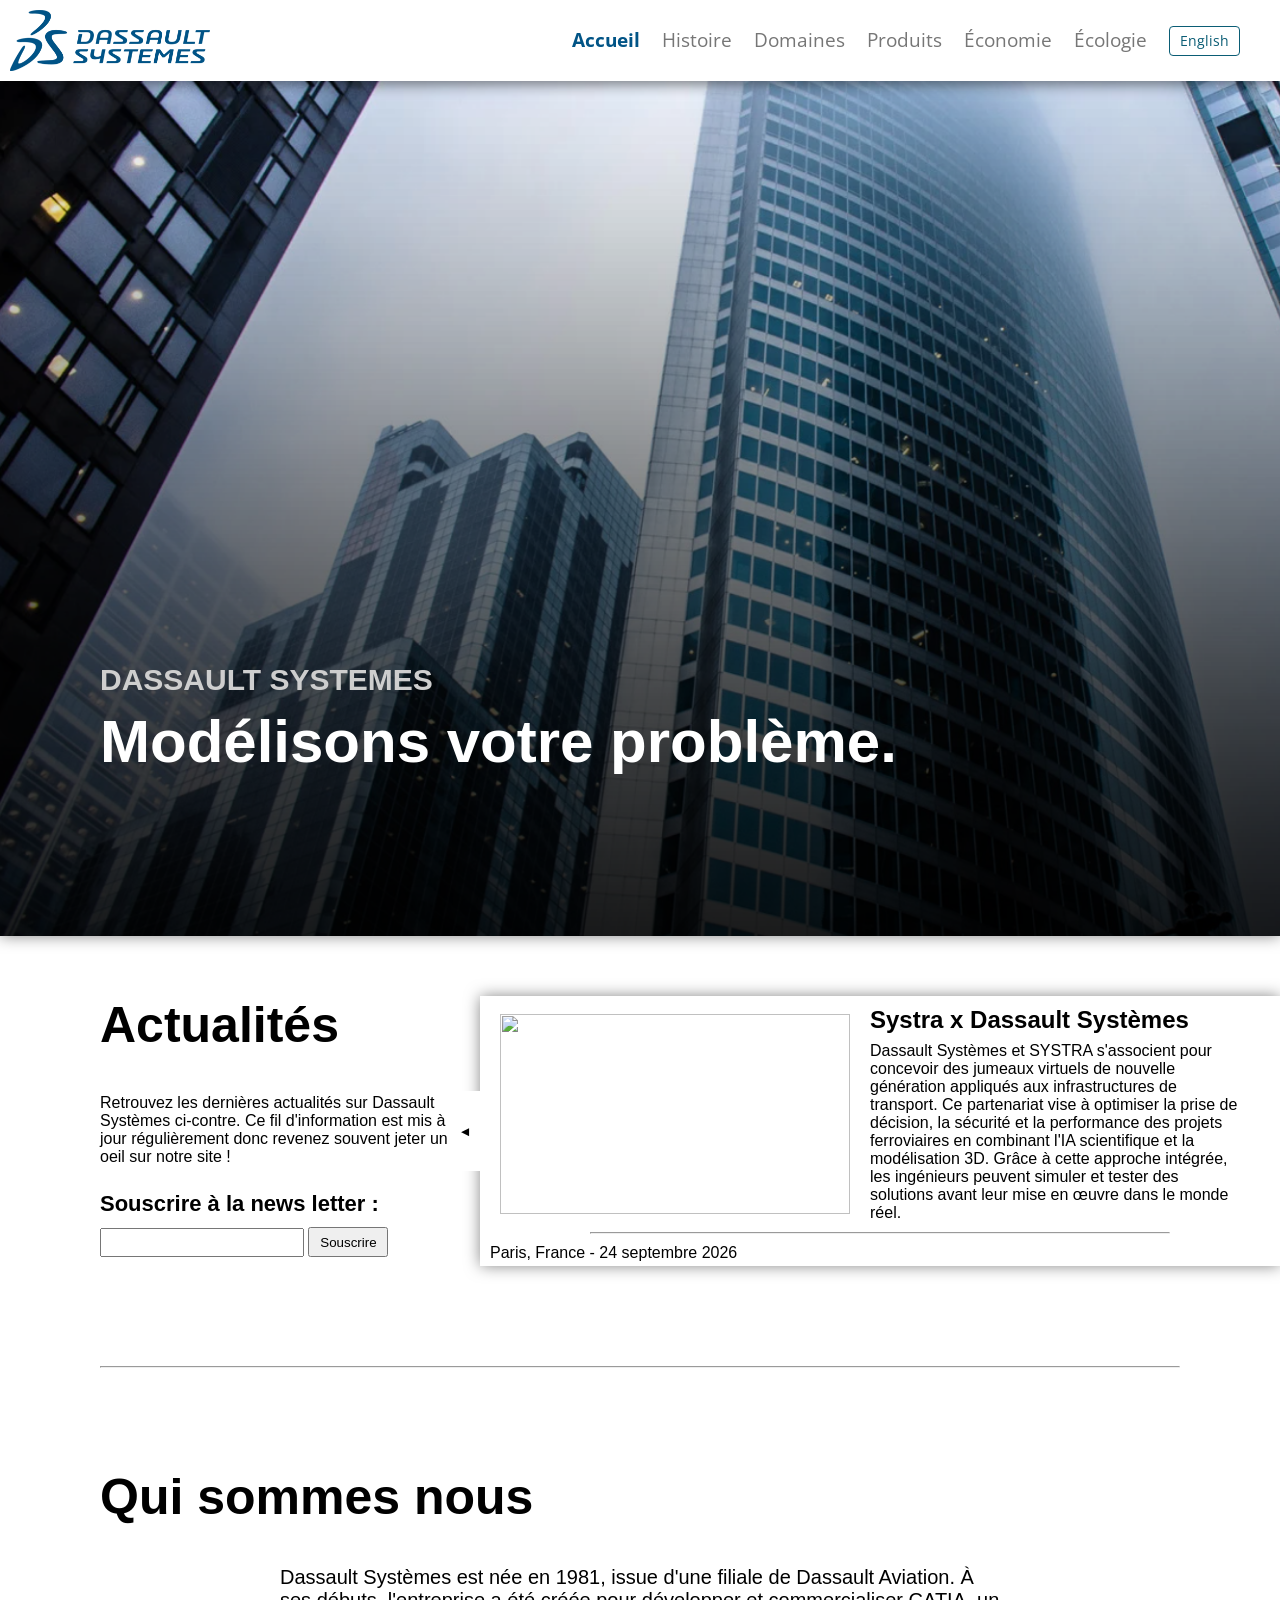
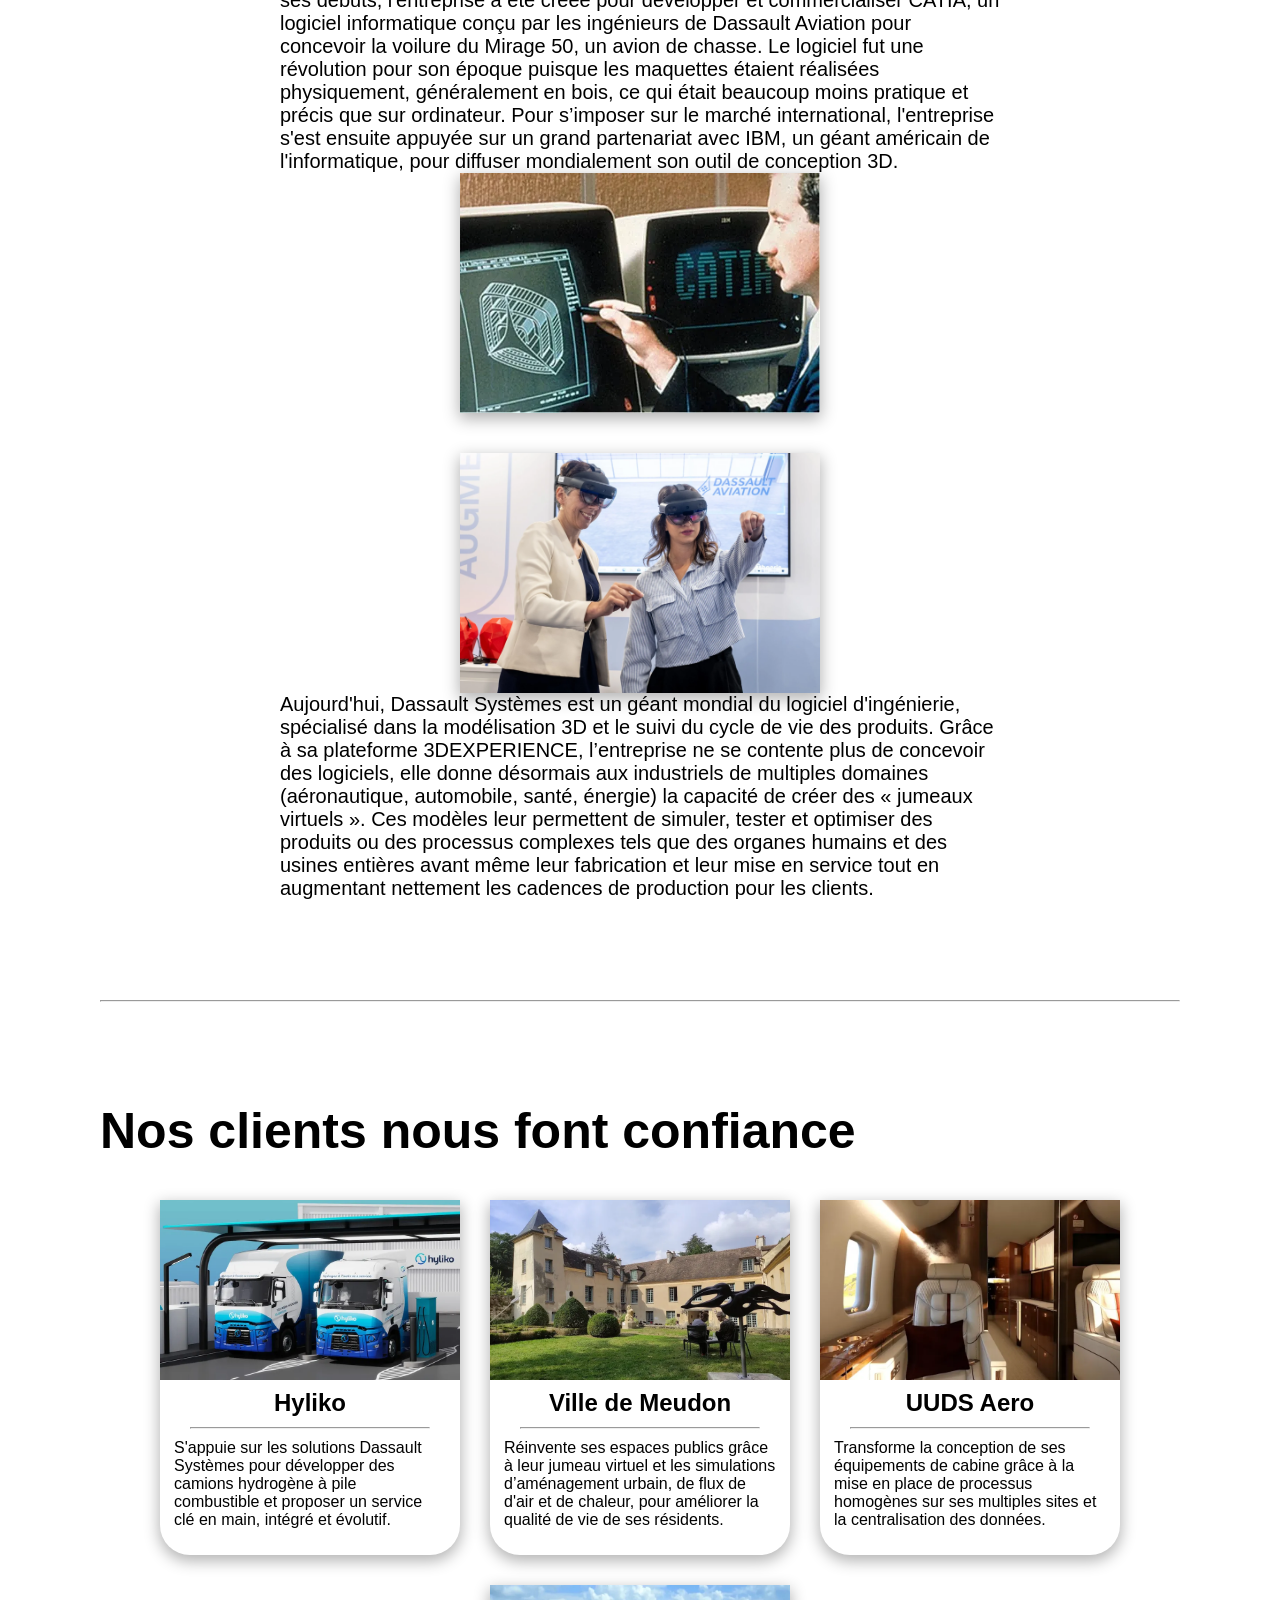
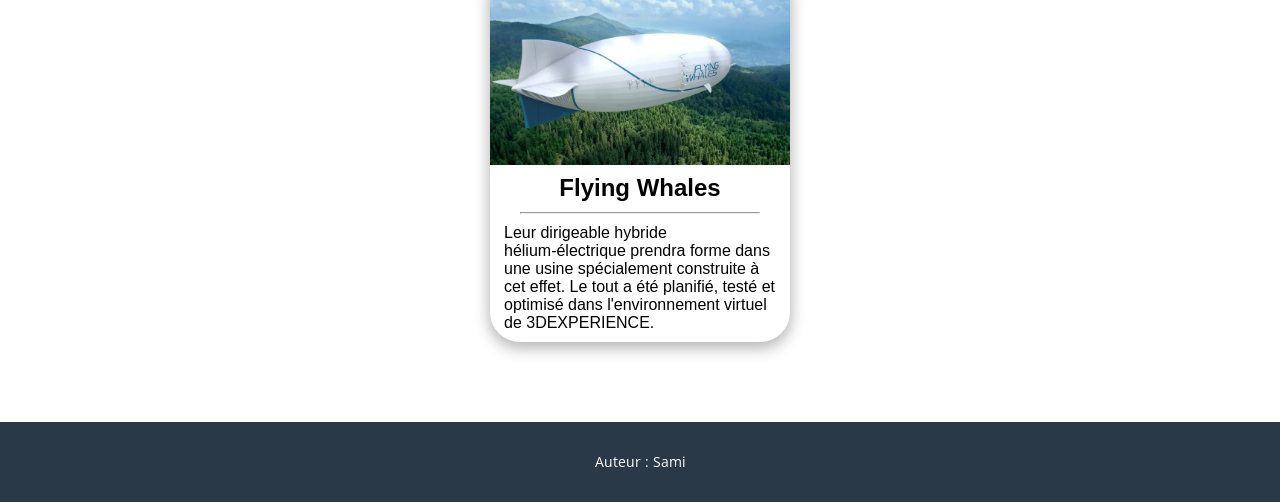
==== commit b586c00d: "Accueil : titre newsletter en h2 pour respecter la hiérarchie W3C" ====
--- a/index.html
+++ b/index.html
@@ -43,7 +43,7 @@
             <p class="infos-section-news">Retrouvez les dernières actualités sur Dassault Systèmes ci-contre. Ce fil
                 d'information est mis à jour
                 régulièrement donc revenez souvent jeter un oeil sur notre site !</p>
-            <h3 class="news-h3">Souscrire à la news letter :</h3>
+            <h2 class="news-h3">Souscrire à la news letter :</h2>
             <form>
                 <input type="text">
                 <button>Souscrire</button>
--- a/css/accueil.css
+++ b/css/accueil.css
@@ -31,7 +31,9 @@
     width: 200px;
     margin: 10px;
 }
-
+.navlink.actif {
+    font-weight: bold;
+}
 
 
 .div-bienvenue {
--- a/css/commun.css
+++ b/css/commun.css
@@ -1,29 +1,151 @@
-/* Styles communs à toutes les pages : pied de page et bouton de langue */
+/* Styles communs à toutes les pages : barre de navigation, bouton de langue et pied de page.
+   Ce fichier est chargé après le CSS de chaque page : il impose le même rendu partout. */
 
-footer {
+@import url("https://fonts.googleapis.com/css2?family=Open+Sans:wght@400;600;700&display=swap");
+
+/* ---------- Barre de navigation ---------- */
+
+.navbar {
+    position: fixed;
+    top: 0;
+    left: 0;
+    z-index: 1000;
+    display: flex;
+    align-items: center;
+    justify-content: space-between;
+    box-sizing: border-box;
     width: 100%;
     height: auto;
-    margin: 80px 0 0;
-    padding: 30px 20px;
-    box-sizing: border-box;
-    background-color: #293947;
-    color: #ffffff;
-    text-align: center;
-    font-size: 14px;
+    min-height: 80px;
+    margin: 0;
+    padding: 0;
+    background-color: #ffffff;
+    box-shadow: 0 4px 12px rgba(0, 0, 0, 0.45);
 }
 
-footer p {
-    margin: 0;
-    color: #ffffff;
+.navbar,
+.navbar * {
+    font-family: "Open Sans", Arial, Helvetica, sans-serif;
 }
 
-.bouton-langue {
+.navbar > img {
+    display: block;
+    width: 200px;
+    height: auto;
+    margin: 10px;
+}
+
+.navbar .nav-links {
+    margin: 0;
+    padding: 0;
+}
+
+.navbar .nav-links-list {
+    display: flex;
+    align-items: center;
+    gap: 22px;
+    margin: 0;
+    padding: 0 40px 0 0;
+    font-size: 19px;
+    line-height: 1.6;
+    list-style: none;
+}
+
+.navbar .nav-links-list li {
+    margin: 0;
+    padding: 0;
+    list-style: none;
+}
+
+.navbar .navlink {
+    color: #767676;
+    font-size: 19px;
+    font-weight: 400;
+    text-decoration: none;
+    transition: color 0.2s ease;
+}
+
+.navbar .navlink:hover,
+.navbar .navlink.actif {
+    color: #015486;
+    text-decoration: none;
+}
+
+.navbar .navlink.actif {
+    font-weight: 700;
+}
+
+.navbar .navlink strong {
+    color: #015486;
+    font-weight: 700;
+}
+
+/* ---------- Bouton de langue ---------- */
+
+.navbar .bouton-langue {
+    margin: 0;
     padding: 4px 10px;
     border: 1px solid #0B5D75;
     border-radius: 4px;
     background-color: transparent;
     color: #0B5D75;
-    font-family: inherit;
     font-size: 14px;
+    font-weight: 400;
+    line-height: 1.4;
     cursor: pointer;
 }
+
+/* ---------- Pied de page ---------- */
+
+footer {
+    display: flex;
+    align-items: center;
+    justify-content: center;
+    box-sizing: border-box;
+    width: 100%;
+    height: 80px;
+    margin: 80px 0 0;
+    padding: 0 20px;
+    background-color: #293947;
+    color: #ffffff;
+    text-align: center;
+}
+
+footer p {
+    margin: 0;
+    padding: 0;
+    color: #ffffff;
+    font-family: "Open Sans", Arial, Helvetica, sans-serif;
+    font-size: 14px;
+    line-height: 1.4;
+}
+
+/* ---------- Petits écrans ---------- */
+
+@media (max-width: 950px) {
+    .navbar .nav-links-list {
+        flex-wrap: wrap;
+        gap: 10px 18px;
+        font-size: 17px;
+    }
+
+    .navbar .navlink {
+        font-size: 17px;
+    }
+}
+
+@media (max-width: 600px) {
+    .navbar > img {
+        width: 140px;
+        margin: 8px;
+    }
+
+    .navbar .nav-links-list {
+        gap: 8px 14px;
+        padding: 6px 10px 6px 0;
+    }
+
+    .navbar .navlink {
+        font-size: 13px;
+    }
+}
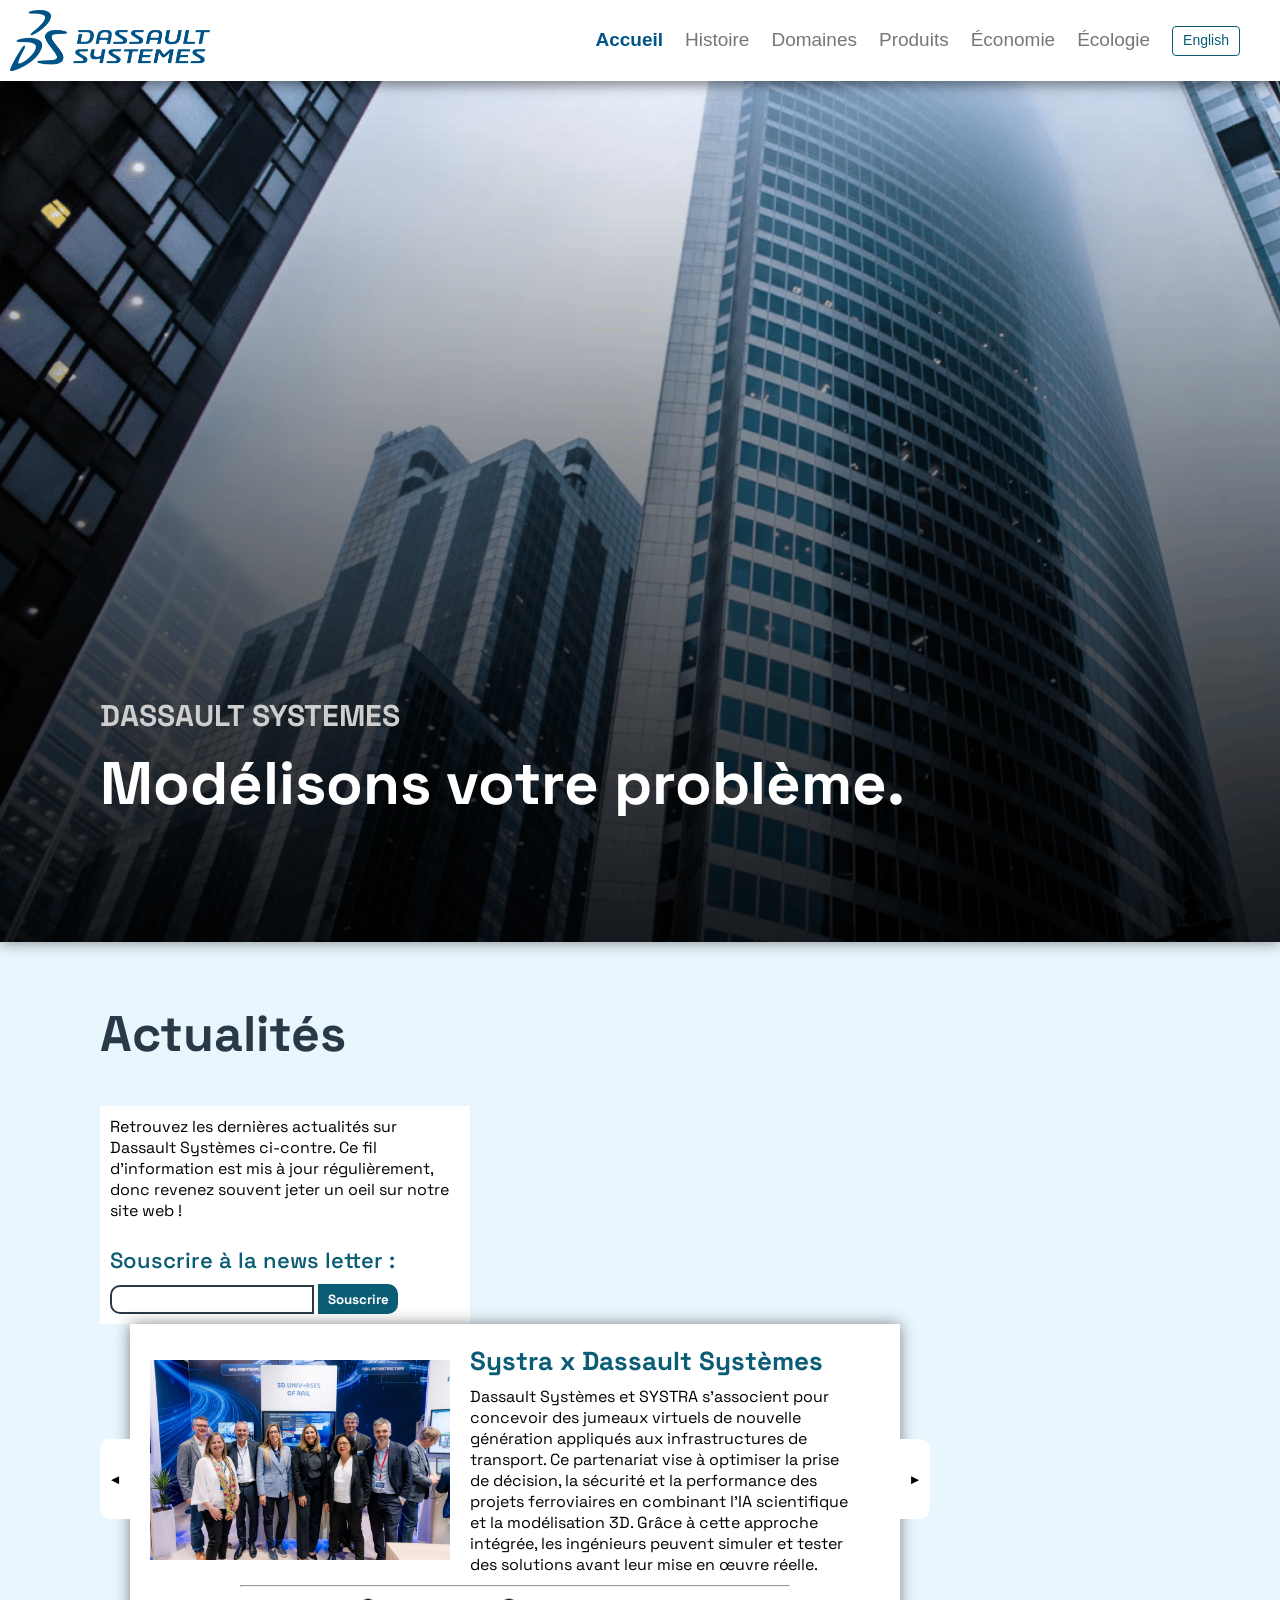
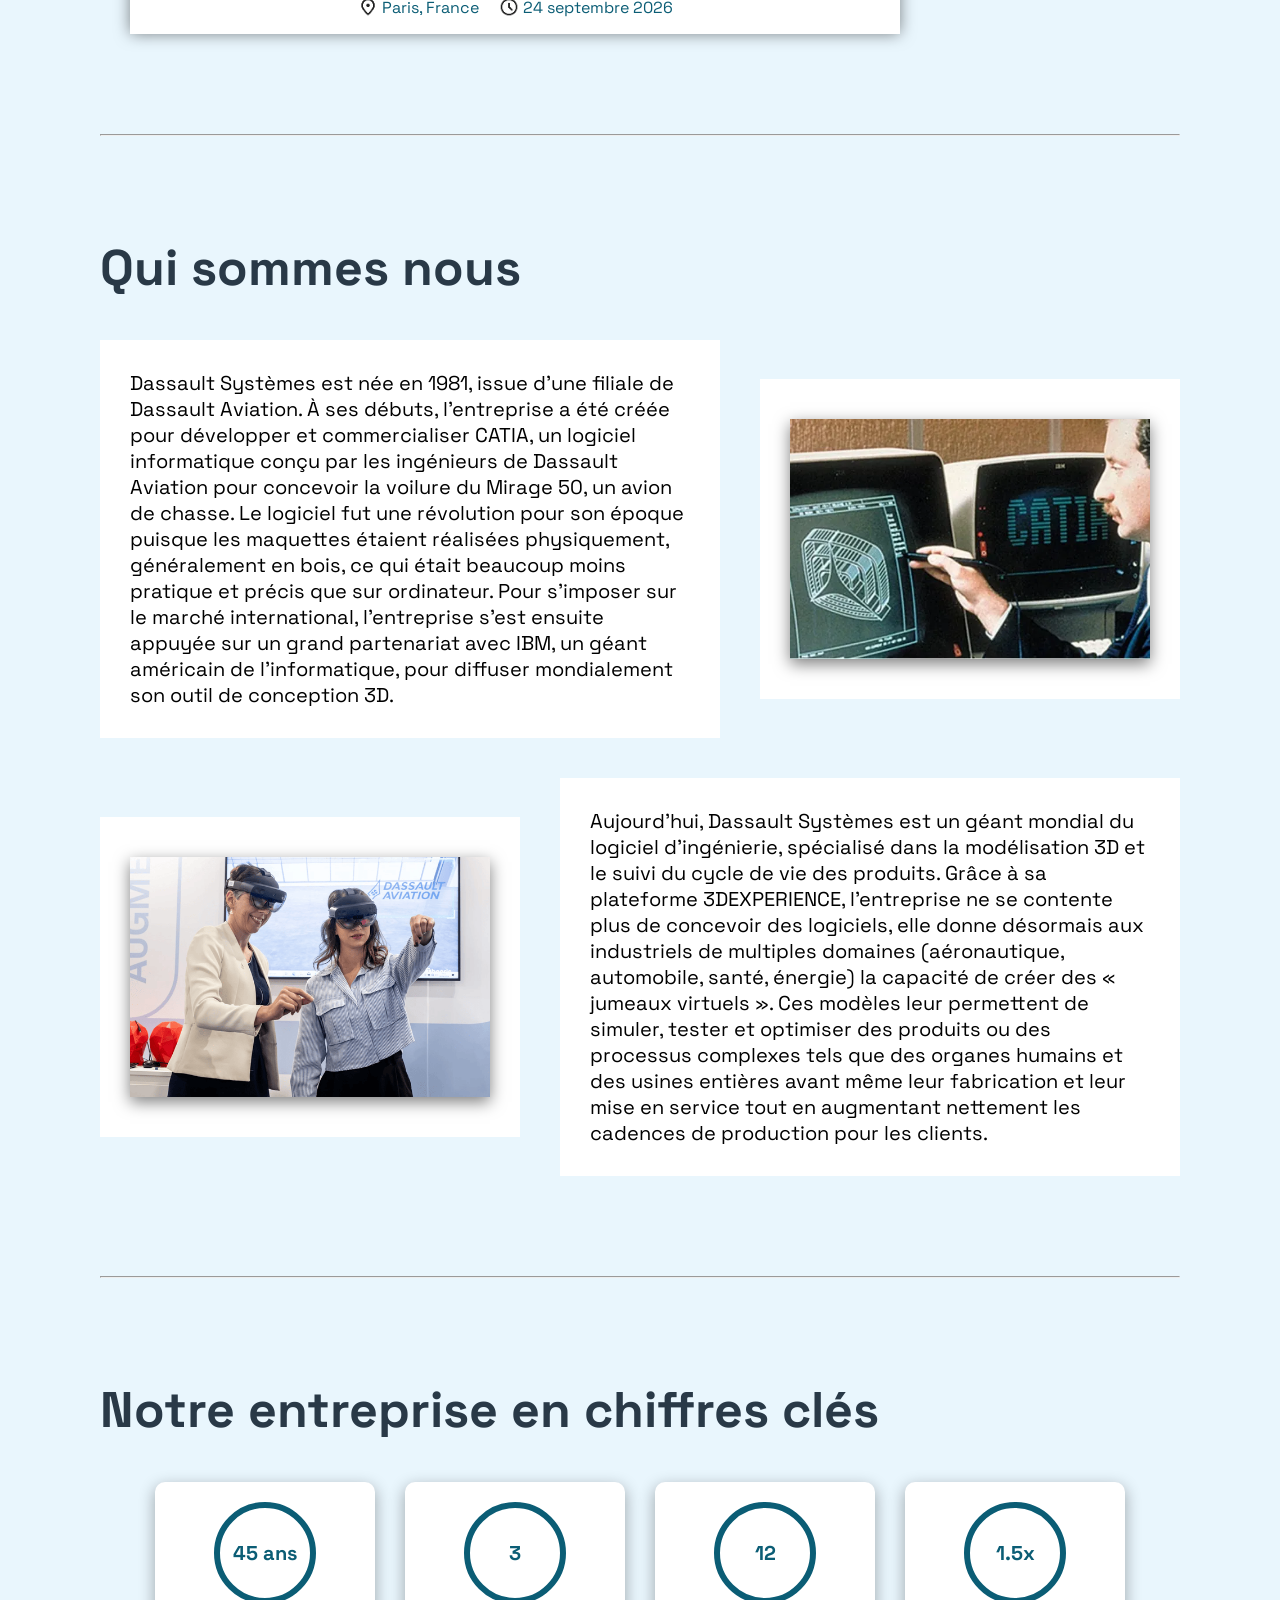
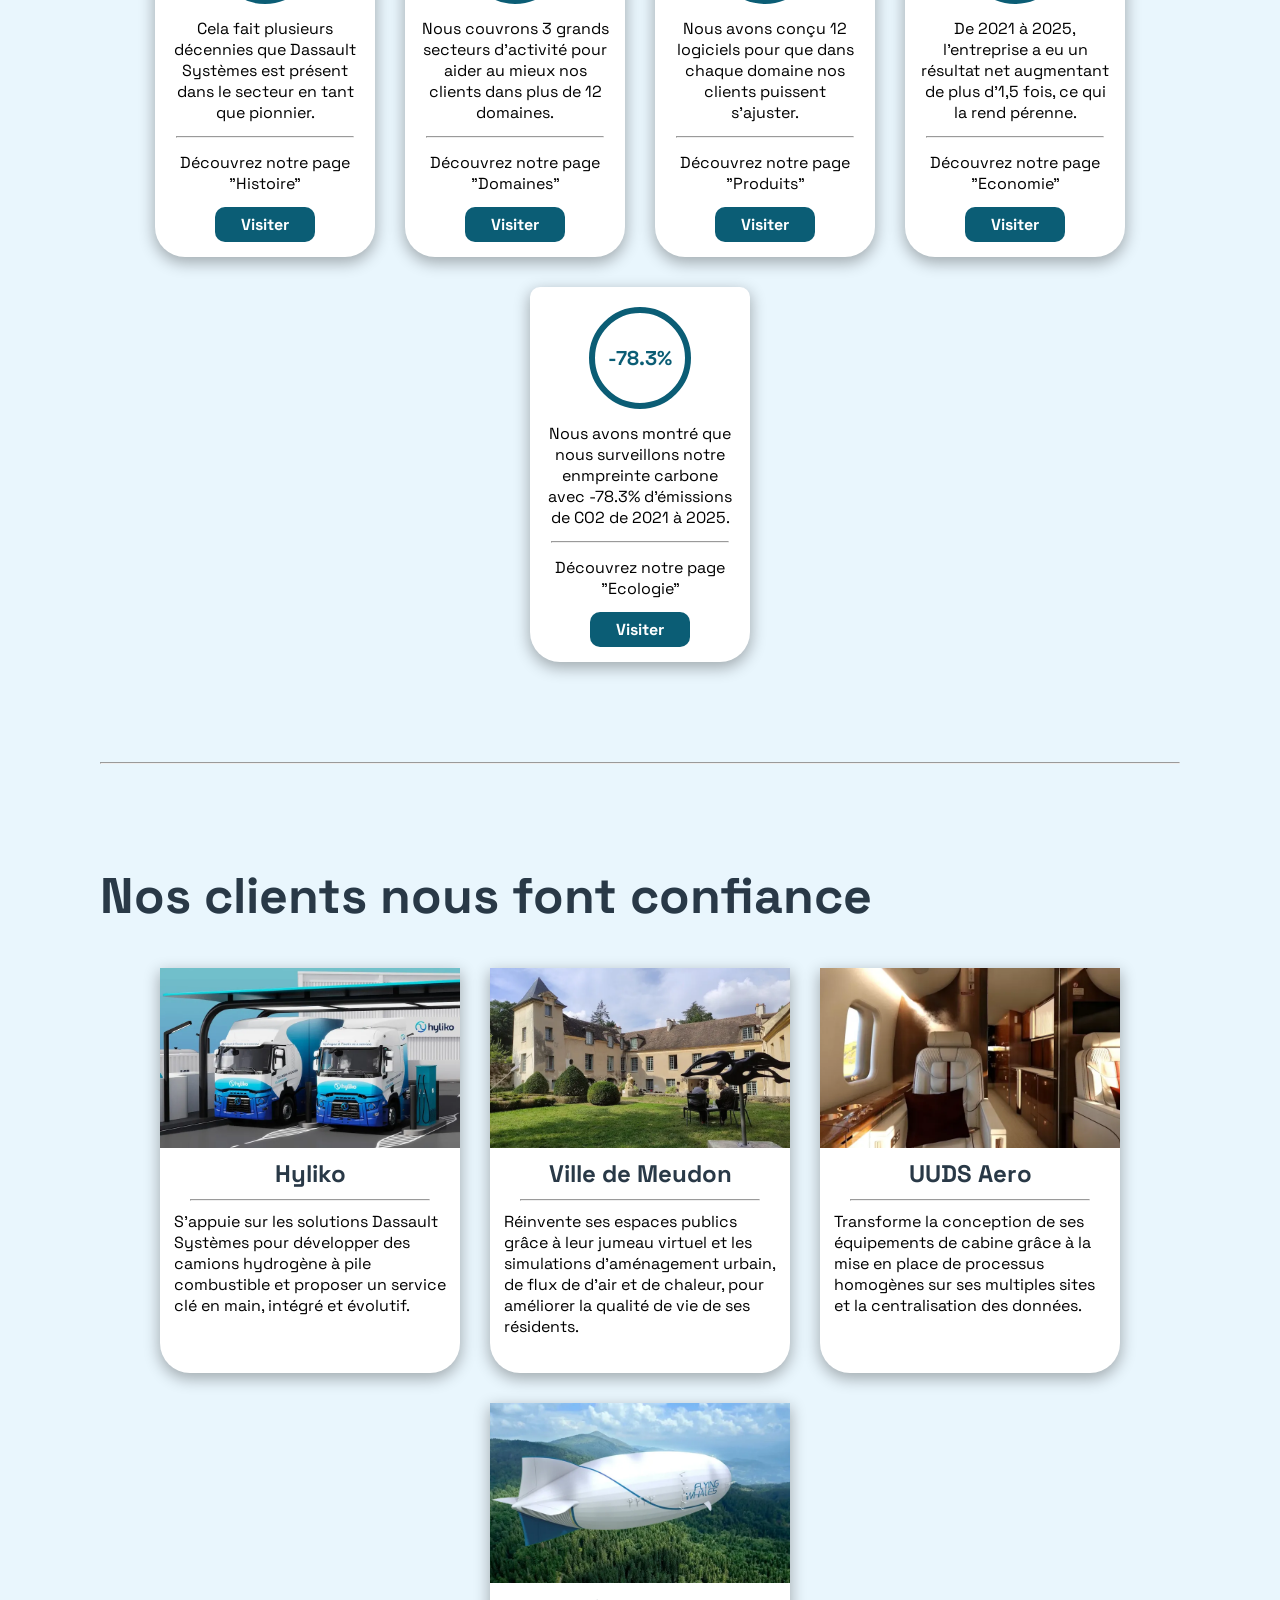
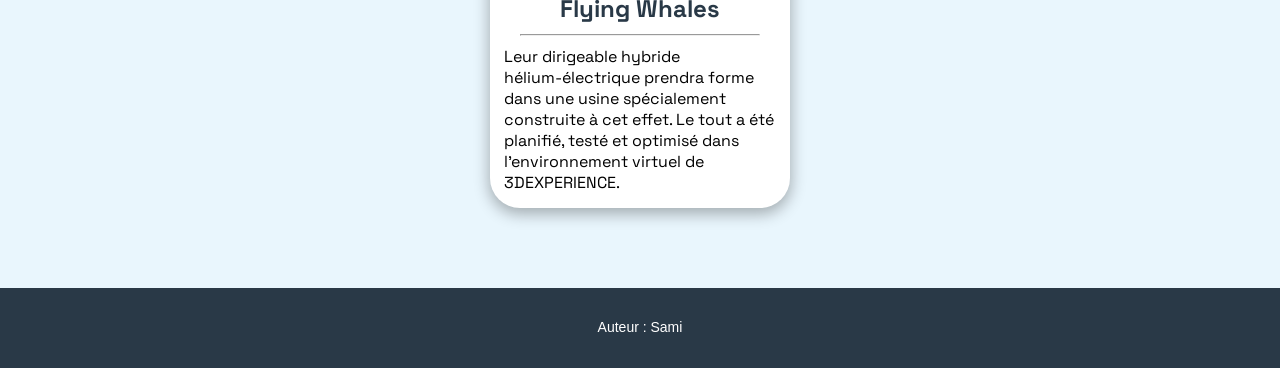
==== commit 6b1b1a81: "Update index.html" ====
--- a/index.html
+++ b/index.html
@@ -39,15 +39,17 @@
 
     <section class="section-news">
         <div>
-            <h1>Actualités</h1>
+            <h2>Actualités</h2>
+            <div class="block-blanc">
             <p class="infos-section-news">Retrouvez les dernières actualités sur Dassault Systèmes ci-contre. Ce fil
                 d'information est mis à jour
-                régulièrement donc revenez souvent jeter un oeil sur notre site !</p>
-            <h2 class="news-h3">Souscrire à la news letter :</h2>
+                régulièrement, donc revenez souvent jeter un oeil sur notre site web !</p>
+            <h2 class="news-h2">Souscrire à la news letter :</h2>
             <form>
                 <input type="text">
                 <button>Souscrire</button>
             </form>
+            </div>
         </div>
         <div class="caroussel-news">
             <button class="button-news-gauche">◄</button>
@@ -65,12 +67,20 @@
                                     la prise de décision, la sécurité et la performance des projets ferroviaires en
                                     combinant l'IA scientifique et la modélisation 3D. Grâce à cette approche intégrée,
                                     les
-                                    ingénieurs peuvent simuler et tester des solutions avant leur mise en œuvre dans le
-                                    monde réel.</p>
+                                    ingénieurs peuvent simuler et tester des solutions avant leur mise en œuvre réelle.</p>
                             </div>
                         </div>
                         <hr>
-                        <p class="news-date">Paris, France - 24 septembre 2026</p>
+                        <div class="news-date">
+                            <div>
+                                <img src="images/accueil/localisation.png" alt="">
+                                <p>Paris, France</p>
+                            </div>
+                            <div>
+                                <img src="images/accueil/time.png" alt="">
+                                <p>24 septembre 2026</p>
+                            </div>
+                        </div>
                     </li>
                     <li>
                         <div class="news-block-haut">
@@ -86,7 +96,16 @@
                             </div>
                         </div>
                         <hr>
-                        <p class="news-date">Campbell, Etats-Unis - 10 septembre 2026</p>
+                        <div class="news-date">
+                            <div>
+                                <img src="images/accueil/localisation.png" alt="">
+                                <p>Campbell, Etats-Unis</p>
+                            </div>
+                            <div>
+                                <img src="images/accueil/time.png" alt="">
+                                <p>10 septembre 2026</p>
+                            </div>
+                        </div>
                     </li>
                     <li>
                         <div class="news-block-haut">
@@ -105,16 +124,40 @@
                         <hr>
                         <div class="news-date">
                             <div>
-                            <img src="images/accueil/localisation.png" alt="">
-                            <p>Velizy-Villacoublay, France</p>
-                            </div>
-                            <div>
-                            <img src="images/accueil/time.png" alt="">
-                            <p>July 23, 2026</p>
+                                <img src="images/accueil/localisation.png" alt="">
+                                <p>Velizy-Villacoublay, France</p>
+                            </div>
+                            <div>
+                                <img src="images/accueil/time.png" alt="">
+                                <p>July 23, 2026</p>
                             </div>
                         </div>
                     </li>
-                    <li></li>
+                    <li>
+                        <div class="news-block-haut">
+                            <img src="images/accueil/arisglobal.png" alt="">
+                            <div class="news-text">
+                                <h2>Rachat de ArisGlobal</h2>
+                                <p>Dassault Systèmes acquiert désormais ArisGlobal pour deux milliards de dollars dans le but de créer
+                                    une plateforme d'IA unifiée dédiée aux sciences de la vie. Ce rapprochement combine
+                                    la modélisation virtuelle et la gestion de données de santé réelles pour accélérer
+                                    le développement de thérapies sécurisées. La finalisation de cette transaction en
+                                    cash est prévue pour le second semestre 2026.
+                                </p>
+                            </div>
+                        </div>
+                        <hr>
+                        <div class="news-date">
+                            <div>
+                                <img src="images/accueil/localisation.png" alt="">
+                                <p>Velizy-Villacoublay, France</p>
+                            </div>
+                            <div>
+                                <img src="images/accueil/time.png" alt="">
+                                <p>July 23, 2026</p>
+                            </div>
+                        </div>
+                    </li>
                 </ul>
             </div>
             <button class="button-news-droite">►</button>
@@ -129,9 +172,9 @@
 
         function afficherSlide(index) {
             slides[indexCourant].classList.remove('news-active');
-            if (index >= slides.length) {indexCourant = 0;} 
-            else if (index < 0) {indexCourant = slides.length - 1;} 
-            else {indexCourant = index;}
+            if (index >= slides.length) { indexCourant = 0; }
+            else if (index < 0) { indexCourant = slides.length - 1; }
+            else { indexCourant = index; }
             slides[indexCourant].classList.add('news-active');
         }
         btnDroite.addEventListener('click', () => {
@@ -142,37 +185,107 @@
         });
     </script>
 
-
     <hr>
 
     <section class="section-qui">
-        <h1>Qui sommes nous</h1>
-        <div>
-            <p>Dassault Systèmes est née en 1981, issue d'une filiale de Dassault Aviation. À ses débuts, l'entreprise a
-                été créée pour développer et commercialiser CATIA, un logiciel informatique conçu par les ingénieurs de
-                Dassault Aviation pour concevoir la voilure du Mirage 50, un avion de chasse. Le logiciel fut une
-                révolution pour son époque puisque les maquettes étaient réalisées physiquement, généralement en bois,
-                ce qui était beaucoup moins pratique et précis que sur ordinateur. Pour s’imposer sur le marché
-                international, l'entreprise s'est ensuite appuyée sur un grand partenariat avec IBM, un géant américain
-                de l'informatique, pour diffuser mondialement son outil de conception 3D.</p>
-            <img src="images/accueil/presentation1.png" alt="Les débuts de Dassault Systèmes avec CATIA">
-        </div>
-        <div>
-            <img src="images/accueil/presentation2.png" alt="">
-            <p>Aujourd'hui, Dassault Systèmes est un géant mondial du logiciel d'ingénierie, spécialisé dans la
-                modélisation 3D et le suivi du cycle de vie des produits. Grâce à sa plateforme 3DEXPERIENCE,
-                l’entreprise ne se contente plus de concevoir des logiciels, elle donne désormais aux industriels de
-                multiples domaines (aéronautique, automobile, santé, énergie) la capacité de créer des « jumeaux
-                virtuels ». Ces modèles leur permettent de simuler, tester et optimiser des produits ou des processus
-                complexes tels que des organes humains et des usines entières avant même leur fabrication et leur mise
-                en service tout en augmentant nettement les cadences de production pour les clients.</p>
+        <h2>Qui sommes nous</h2>
+        <div class="section-qui-row">
+            <div class="block-blanc text-block">
+                <p>Dassault Systèmes est née en 1981, issue d'une filiale de Dassault Aviation. À ses débuts, l'entreprise a
+                    été créée pour développer et commercialiser CATIA, un logiciel informatique conçu par les ingénieurs de
+                    Dassault Aviation pour concevoir la voilure du Mirage 50, un avion de chasse. Le logiciel fut une
+                    révolution pour son époque puisque les maquettes étaient réalisées physiquement, généralement en bois,
+                    ce qui était beaucoup moins pratique et précis que sur ordinateur. Pour s’imposer sur le marché
+                    international, l'entreprise s'est ensuite appuyée sur un grand partenariat avec IBM, un géant américain
+                    de l'informatique, pour diffuser mondialement son outil de conception 3D.</p>
+            </div>
+            <div class="block-blanc image-block">
+                <img src="images/accueil/presentation1.png" alt="Les débuts de Dassault Systèmes avec CATIA">
+            </div>
+        </div>
+        <div class="section-qui-row">
+            <div class="block-blanc image-block">
+                <img src="images/accueil/presentation2.png" alt="">
+            </div>
+            <div class="block-blanc text-block">
+                <p>Aujourd'hui, Dassault Systèmes est un géant mondial du logiciel d'ingénierie, spécialisé dans la
+                    modélisation 3D et le suivi du cycle de vie des produits. Grâce à sa plateforme 3DEXPERIENCE,
+                    l’entreprise ne se contente plus de concevoir des logiciels, elle donne désormais aux industriels de
+                    multiples domaines (aéronautique, automobile, santé, énergie) la capacité de créer des « jumeaux
+                    virtuels ». Ces modèles leur permettent de simuler, tester et optimiser des produits ou des processus
+                    complexes tels que des organes humains et des usines entières avant même leur fabrication et leur mise
+                    en service tout en augmentant nettement les cadences de production pour les clients.</p>
+            </div>
         </div>
     </section>
 
     <hr class="sections-ligne">
 
+    <section class="section-chiffres">
+        <h2>Notre entreprise en chiffres clés</h2>
+        <ul class="chiffres-container">
+            <li>
+                <div class="chiffre-card">
+                    <div class="cercle-chiffres">
+                        <p>45 ans</p>
+                    </div>
+                    <p class="chiffre-texte">Cela fait plusieurs décennies que Dassault Systèmes est présent dans le secteur en tant que pionnier.</p>
+                    <hr>
+                    <p class="text-decouvrir">Découvrez notre page "Histoire"</p>
+                    <a class="button-visiter" href="index.html">Visiter</a>
+                </div>
+            </li>
+            <li>
+                <div class="chiffre-card">
+                    <div class="cercle-chiffres">
+                        <p>3</p>
+                    </div>
+                    <p class="chiffre-texte">Nous couvrons 3 grands secteurs d'activité pour aider au mieux nos clients dans plus de 12 domaines.</p>
+                    <hr>
+                    <p class="text-decouvrir">Découvrez notre page "Domaines"</p>
+                    <a class="button-visiter" href="domaines.html">Visiter</a>
+                </div>
+            </li>
+            <li>
+                <div class="chiffre-card">
+                    <div class="cercle-chiffres">
+                        <p>12</p>
+                    </div>
+                    <p class="chiffre-texte">Nous avons conçu 12 logiciels pour que dans chaque domaine nos clients puissent s'ajuster.</p>
+                    <hr>
+                    <p class="text-decouvrir">Découvrez notre page "Produits"</p>
+                    <a class="button-visiter" href="produits.html">Visiter</a>
+                </div>
+            </li>
+            <li>
+                <div class="chiffre-card">
+                    <div class="cercle-chiffres">
+                        <p>1.5x</p>
+                    </div>
+                    <p class="chiffre-texte">De 2021 à 2025, l'entreprise a eu un résultat net augmentant de plus d'1,5 fois, ce qui la rend pérenne.</p>
+                    <hr>
+                    <p class="text-decouvrir">Découvrez notre page "Economie"</p>
+                    <a class="button-visiter" href="produits.html">Visiter</a>
+                </div>
+            </li>
+            <li>
+                <div class="chiffre-card">
+                    <div class="cercle-chiffres">
+                        <p>-78.3%</p>
+                    </div>
+                    <p class="chiffre-texte">Nous avons montré que nous surveillons notre enmpreinte carbone avec -78.3% d'émissions de CO2 de 2021 à 2025.</p>
+                    <hr>
+                    <p class="text-decouvrir">Découvrez notre page "Ecologie"</p>
+                    <a class="button-visiter" href="ecologie.html">Visiter</a>
+                </div>
+            </li>
+        </ul>
+    </section>
+
+    <hr class="sections-ligne">
+
     <section class="section-clients">
-        <h1>Nos clients nous font confiance</h1>
+        <h2>Nos clients nous font confiance</h2>
         <ul class="clients">
             <li>
                 <div class="client1">
@@ -215,13 +328,8 @@
         </ul>
     </section>
 
-
-    <section>
-        <h1></h1>
-    </section>
-
     <footer>
-        <p>Auteur : Sami</p>
+        <p class="auteur">Auteur : Sami</p>
     </footer>
 
 </body>
--- a/css/accueil.css
+++ b/css/accueil.css
@@ -1,10 +1,32 @@
 * {
     margin: 0;
     padding: 0;
-    font-family: Arial, Helvetica, sans-serif;
     text-decoration: none;
+    font-family: Space Grotesk;
     list-style: none;
 }
+
+body {
+    background-color: #E9F6FD;
+}
+
+
+h1, h2 {
+    color: #293947;
+}
+
+section > div > h2,
+section > h2 {
+    font-size: 50px;
+    margin-bottom: 40px;
+}
+
+hr{
+    margin: 100px;
+}
+
+
+
 
 .navbar {
     background-color: white;
@@ -34,6 +56,8 @@
 .navlink.actif {
     font-weight: bold;
 }
+
+
 
 
 .div-bienvenue {
@@ -74,9 +98,13 @@
 }
 
 
+
+
 .section-news{
     display: flex;
     justify-content: space-between;
+    flex-wrap: wrap;
+
 }
 
 .caroussel-news{
@@ -87,18 +115,27 @@
 .section-news input{
     width: 200px;
     height: 25px;
+    border-style: none;
+    border: 2px solid #293947;
+    border-radius: 10px 0px 0px 10px;
 }
 
 .section-news button{
     width: 80px;
     height: 30px;
-}
-
-.news-h3{
+    border-radius: 0px 10px 10px 0px;
+    background-color: #0B5D75;
+    color: white;
+    font-weight: bold;
+    border: 0px;
+}
+
+.news-h2{
     margin-top: 25px;
     margin-bottom: 10px;
     font-size: 22px;
     font-weight: 550;
+    color: #0B5D75;
 }
 
 .infos-section-news{
@@ -112,26 +149,29 @@
     margin-block: auto;
     background-color: white;
     border: 0px solid black;
-    position: relative;
+    position: relative; 
 }
 
 .caroussel-news .button-news-gauche{
-    border-right: 0px;
+    color: black;
+    border-radius: 10px 0px 0px 10px;
 }
 
 .caroussel-news .button-news-droite{
-    border-left: 0px;
+    color: black;
 }
 
 .news-div{
-    width: 780px;
-    height: 250px;
+    width: 750px;
+    height: 280px;
     box-shadow: 0px 0px 15px 0.1px rgba(0, 0, 0, 0.5);
     padding: 10px;
+    padding-top: 20px;
+    background-color: white;
 }
 
 .news-block-haut>img{
-    width: 350px;
+    width: 330px;
     height: 200px;
     margin-block: auto;
     margin-left: 10px;
@@ -147,7 +187,9 @@
 }
 
 .news-text>h2{
-    font-size: 24px;
+    font-size: 26px;
+    color: #0B5D75;
+    margin-block: 0px;
 }
 
 .news-text>p{
@@ -168,51 +210,164 @@
 }
 
 .news-date{
+    display: flex;
+    justify-content: center;
     text-align: center;
-    margin: auto;
-    display: flex;
+    color: #0B5D75;
+    gap: 20px;
 }
 
 .news-date>div{
     display: flex;
     justify-content: center;
-}
-
-
-.section-qui>div{
+    gap: 4px;
+}
+
+.news-date img{
+    width: 20px;
+    height: 20px;
+}
+
+
+
+
+
+
+.section-qui-row {
     display: flex;
     flex-direction: row;
     justify-content: center;
-    margin: 40px;
-    flex-wrap: wrap;
-}
-
-.section-qui>div>p{
+    align-items: center;
+    margin: 40px auto;
+    gap: 40px;
+}
+
+.section-qui .block-blanc {
+    background-color: white;
+    padding: 30px;
+    box-sizing: border-box;
+    display: flex;
+    align-items: center;
+    justify-content: center;
+}
+
+.text-block {
     width: 720px;
+}
+
+.image-block {
+    padding: 15px;
+}
+
+.section-qui .block-blanc p {
     font-size: 20px;
-    margin-inline: 40px;
-}
-
-.section-qui>div>img{
+    margin: 0;
+}
+
+.section-qui .block-blanc img {
     width: 360px;
     height: 240px;
+    margin-block: 10px;
+    object-fit: cover;
+    display: block;
+    box-shadow: none;
+    box-shadow: 0px 5px 15px rgba(0, 0, 0, 0.5);
+}
+
+.section-news .block-blanc {
+    background-color: white;
+    padding: 10px
+}
+
+
+
+
+
+.section-chiffres {
+    margin-inline: 100px;
+    margin-block: 60px;
+}
+
+.chiffres-container {
+    display: flex;
+    flex-direction: row;
+    justify-content: center;
+    flex-wrap: wrap;
+    gap: 30px;
+}
+
+.chiffre-card {
+    border-radius: 10px 10px 30px 30px;
+    padding-bottom: 15px;
+    padding-top: 20px;
+    width: 220px;
+    min-height: 340px;
+    background-color: white;
     box-shadow: 0px 5px 15px 1px rgba(0, 0, 0, 0.3);
-}
+    display: flex;
+    flex-direction: column;
+    align-items: center;
+    justify-content: space-between;
+    text-align: center;
+}
+
+.cercle-chiffres {
+    border: 6px solid #0B5D75;
+    border-radius: 100%;
+    height: 90px;
+    width: 90px;
+    display: flex;
+    align-items: center;
+    justify-content: center;
+    margin: 0 auto;
+    margin-bottom: 10px;
+}
+
+.cercle-chiffres > p {
+    font-size: 20px;
+    font-weight: bold;
+    margin: 0;
+    color: #0B5D75;
+}
+
+.chiffre-texte {
+    margin-inline: 14px;
+    font-size: 16px;
+}
+
+.chiffre-card > hr {
+    margin: 10px 20px;
+    width: 80%;
+}
+
+.button-visiter {
+    display: inline-block;
+    width: 100px;
+    height: 35px;
+    line-height: 35px;
+    text-align: center;
+    border-radius: 10px;
+    background-color: #0B5D75;
+    font-weight: bold;
+    border: none;
+    cursor: pointer;
+}
+
+.chiffre-card a {
+color: white;
+}
+
+.text-decouvrir{
+    padding-inline: 10px;
+    margin-bottom: 10px;
+}
+
 
 
 
 .clients {
     display: flex;
     flex-direction: row;
-}
-
-h1{
-    font-size: 50px;
-    margin-bottom: 40px;
-}
-
-hr{
-    margin: 100px;
 }
 
 .section-clients>ul{
@@ -227,9 +382,10 @@
 .section-clients>ul>li>div {
     border-radius: 0 0 30px 30px;
     padding-bottom: 5px;
-    min-height: 350px;
+    min-height: 400px;
     max-width: 300px;
     box-shadow: 0px 5px 15px 1px rgba(0, 0, 0, 0.3);
+    background-color: white;
 }
 
 .section-clients>ul>li>div>img{
@@ -265,7 +421,8 @@
 
 footer{
     text-align: center;
-    background-color: antiquewhite;
+    background-color: #293947;
+    color: white;
     height: 20px;
     padding: 20px;
 
--- a/css/commun.css
+++ b/css/commun.css
@@ -1,9 +1,5 @@
-/* Styles communs à toutes les pages : barre de navigation, bouton de langue et pied de page.
-   Ce fichier est chargé après le CSS de chaque page : il impose le même rendu partout. */
+@import url("https://fonts.googleapis.com/css2?family=Space+Grotesk:wght@400;600;700&display=swap");
 
-@import url("https://fonts.googleapis.com/css2?family=Open+Sans:wght@400;600;700&display=swap");
-
-/* ---------- Barre de navigation ---------- */
 
 .navbar {
     position: fixed;
@@ -80,7 +76,6 @@
     font-weight: 700;
 }
 
-/* ---------- Bouton de langue ---------- */
 
 .navbar .bouton-langue {
     margin: 0;
@@ -95,7 +90,6 @@
     cursor: pointer;
 }
 
-/* ---------- Pied de page ---------- */
 
 footer {
     display: flex;
@@ -120,7 +114,7 @@
     line-height: 1.4;
 }
 
-/* ---------- Petits écrans ---------- */
+
 
 @media (max-width: 950px) {
     .navbar .nav-links-list {
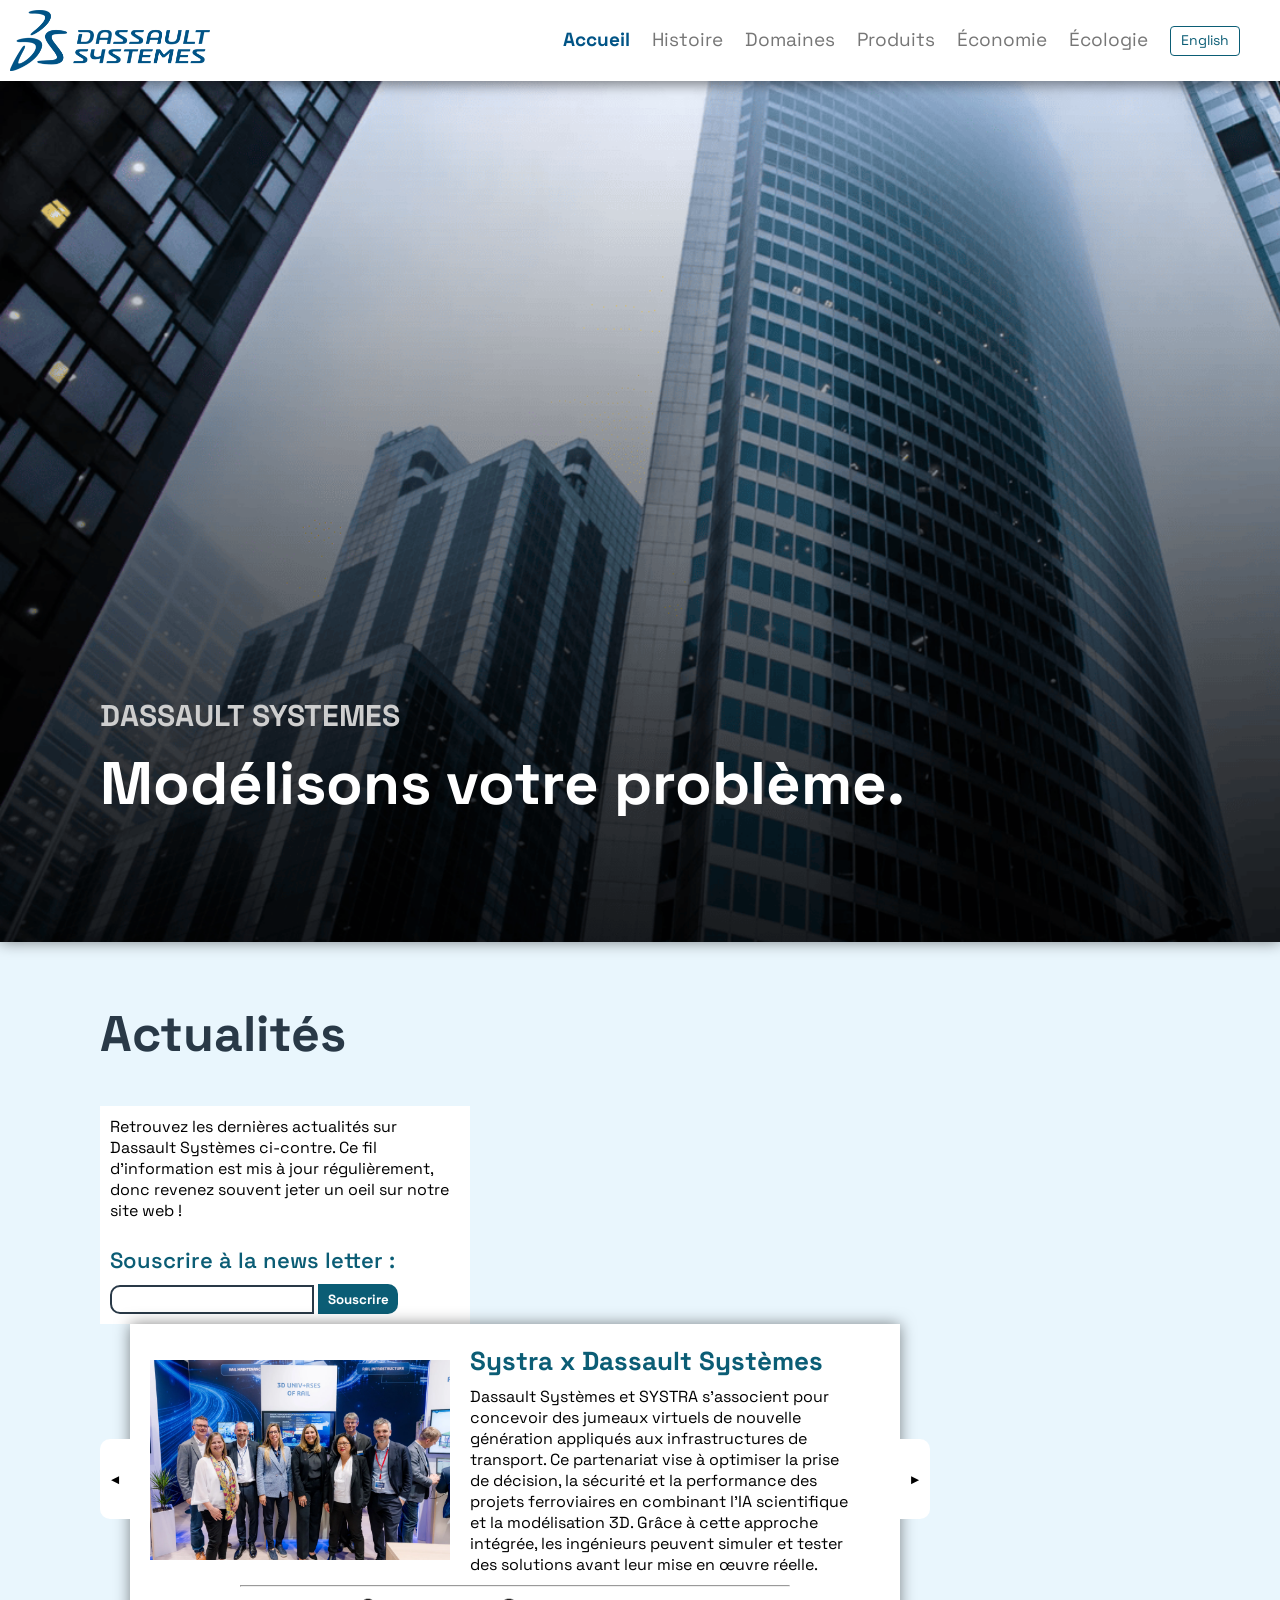
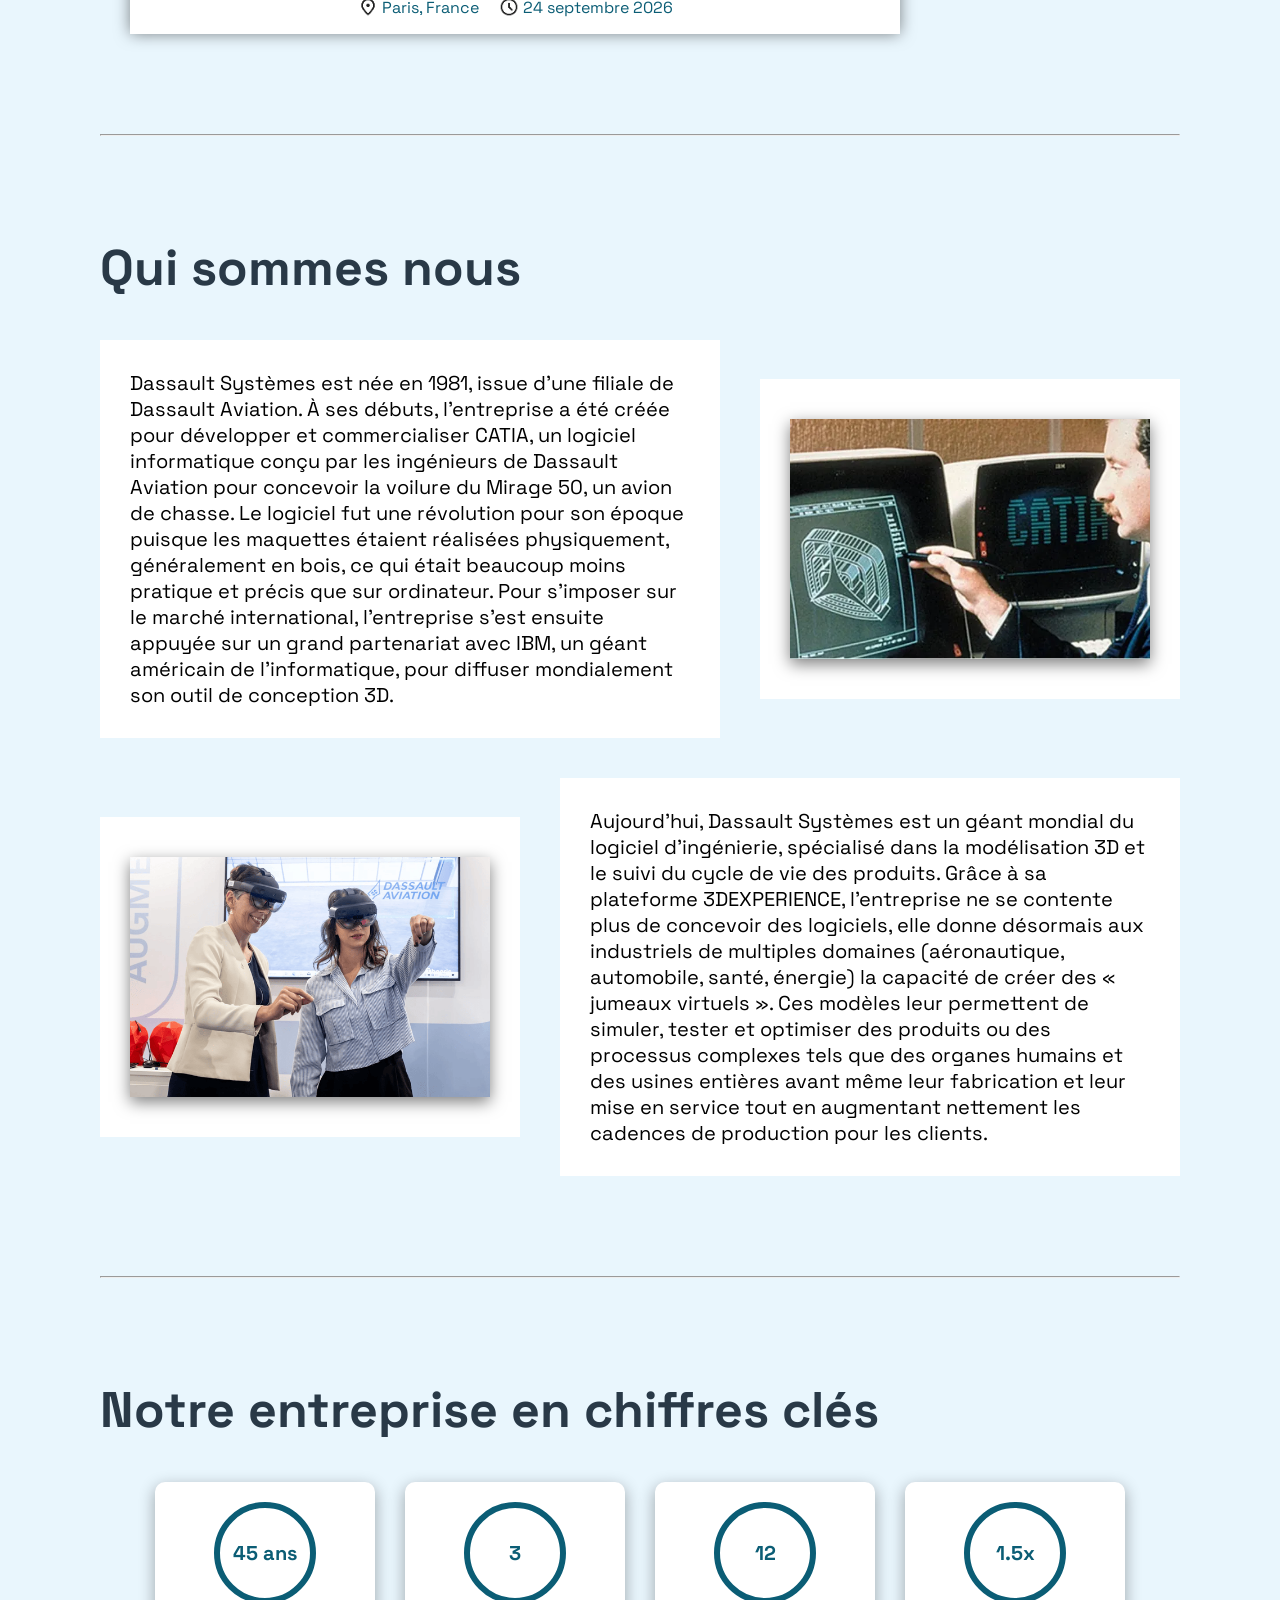
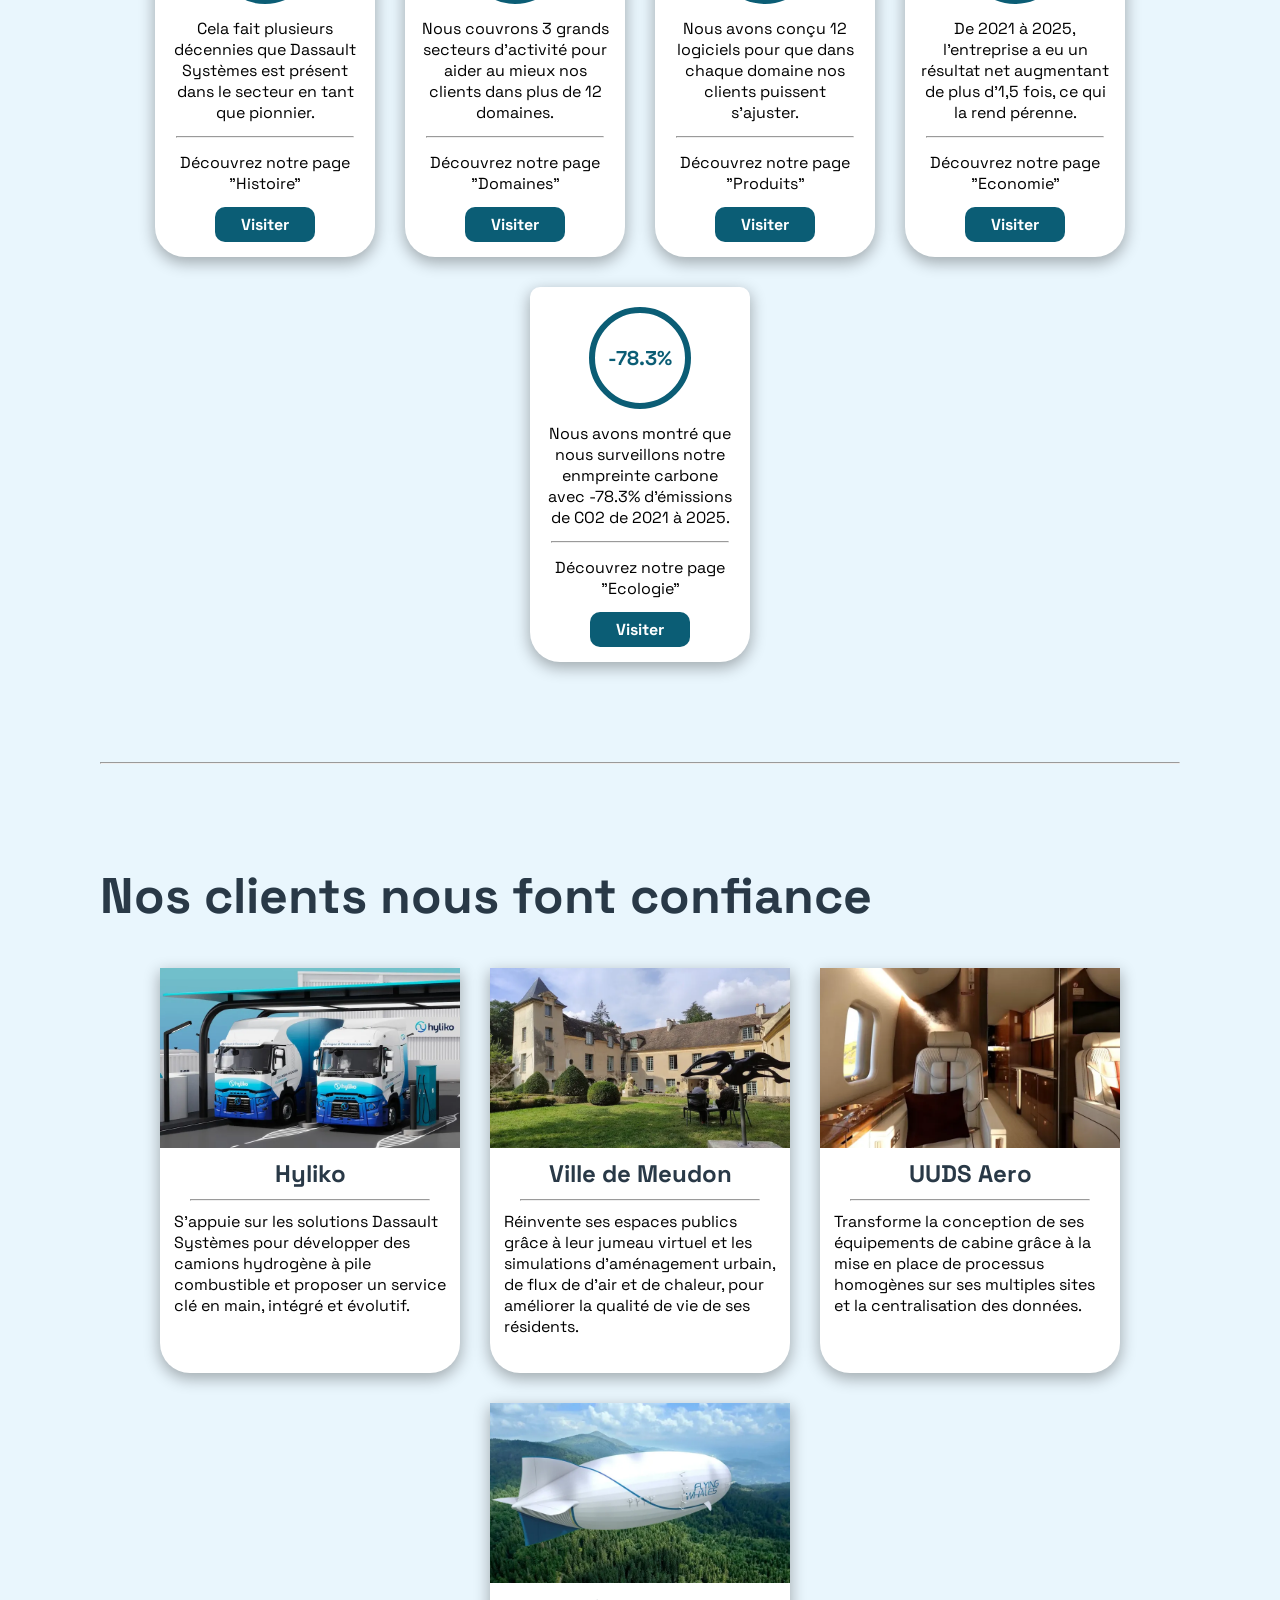
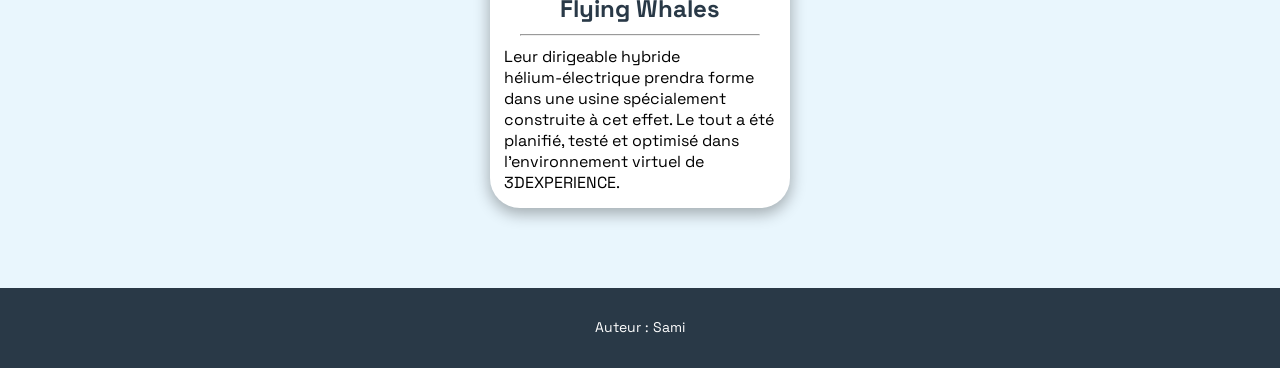
==== commit ebc127ad: "Update links to history and economy pages" ====
--- a/index.html
+++ b/index.html
@@ -232,7 +232,7 @@
                     <p class="chiffre-texte">Cela fait plusieurs décennies que Dassault Systèmes est présent dans le secteur en tant que pionnier.</p>
                     <hr>
                     <p class="text-decouvrir">Découvrez notre page "Histoire"</p>
-                    <a class="button-visiter" href="index.html">Visiter</a>
+                    <a class="button-visiter" href="histoire.html">Visiter</a>
                 </div>
             </li>
             <li>
@@ -265,7 +265,7 @@
                     <p class="chiffre-texte">De 2021 à 2025, l'entreprise a eu un résultat net augmentant de plus d'1,5 fois, ce qui la rend pérenne.</p>
                     <hr>
                     <p class="text-decouvrir">Découvrez notre page "Economie"</p>
-                    <a class="button-visiter" href="produits.html">Visiter</a>
+                    <a class="button-visiter" href="economie.html">Visiter</a>
                 </div>
             </li>
             <li>
--- a/css/commun.css
+++ b/css/commun.css
@@ -1,4 +1,19 @@
-@import url("https://fonts.googleapis.com/css2?family=Space+Grotesk:wght@400;600;700&display=swap");
+@import url("https://fonts.googleapis.com/css2?family=Space+Grotesk:wght@300;400;500;600;700&display=swap");
+
+html,
+html body {
+    background-color: #E9F6FD;
+}
+
+html body,
+html body * {
+    font-family: "Space Grotesk", Arial, Helvetica, sans-serif;
+}
+
+.product-title,
+.contenu-image {
+    background-color: #E9F6FD;
+}
 
 
 .navbar {
@@ -21,7 +36,7 @@
 
 .navbar,
 .navbar * {
-    font-family: "Open Sans", Arial, Helvetica, sans-serif;
+    font-family: "Space Grotesk", Arial, Helvetica, sans-serif;
 }
 
 .navbar > img {
@@ -109,7 +124,7 @@
     margin: 0;
     padding: 0;
     color: #ffffff;
-    font-family: "Open Sans", Arial, Helvetica, sans-serif;
+    font-family: "Space Grotesk", Arial, Helvetica, sans-serif;
     font-size: 14px;
     line-height: 1.4;
 }
